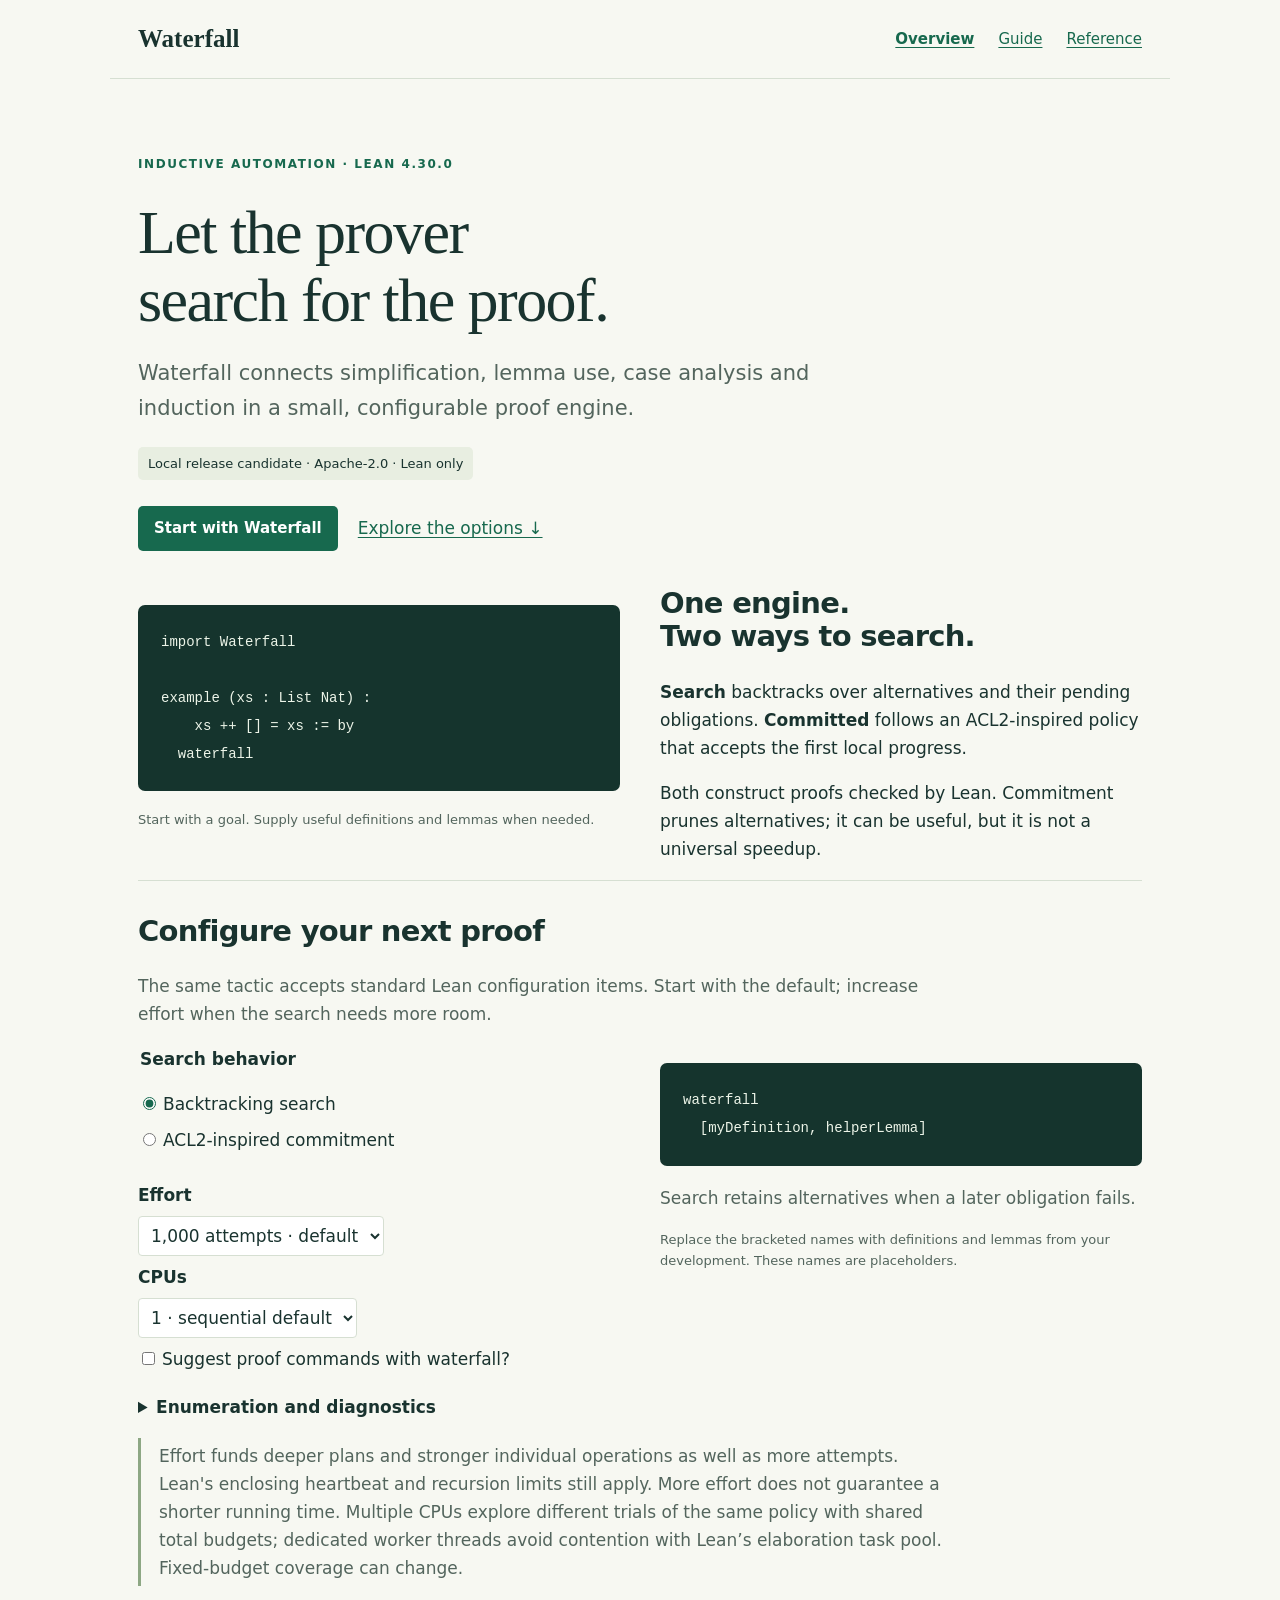
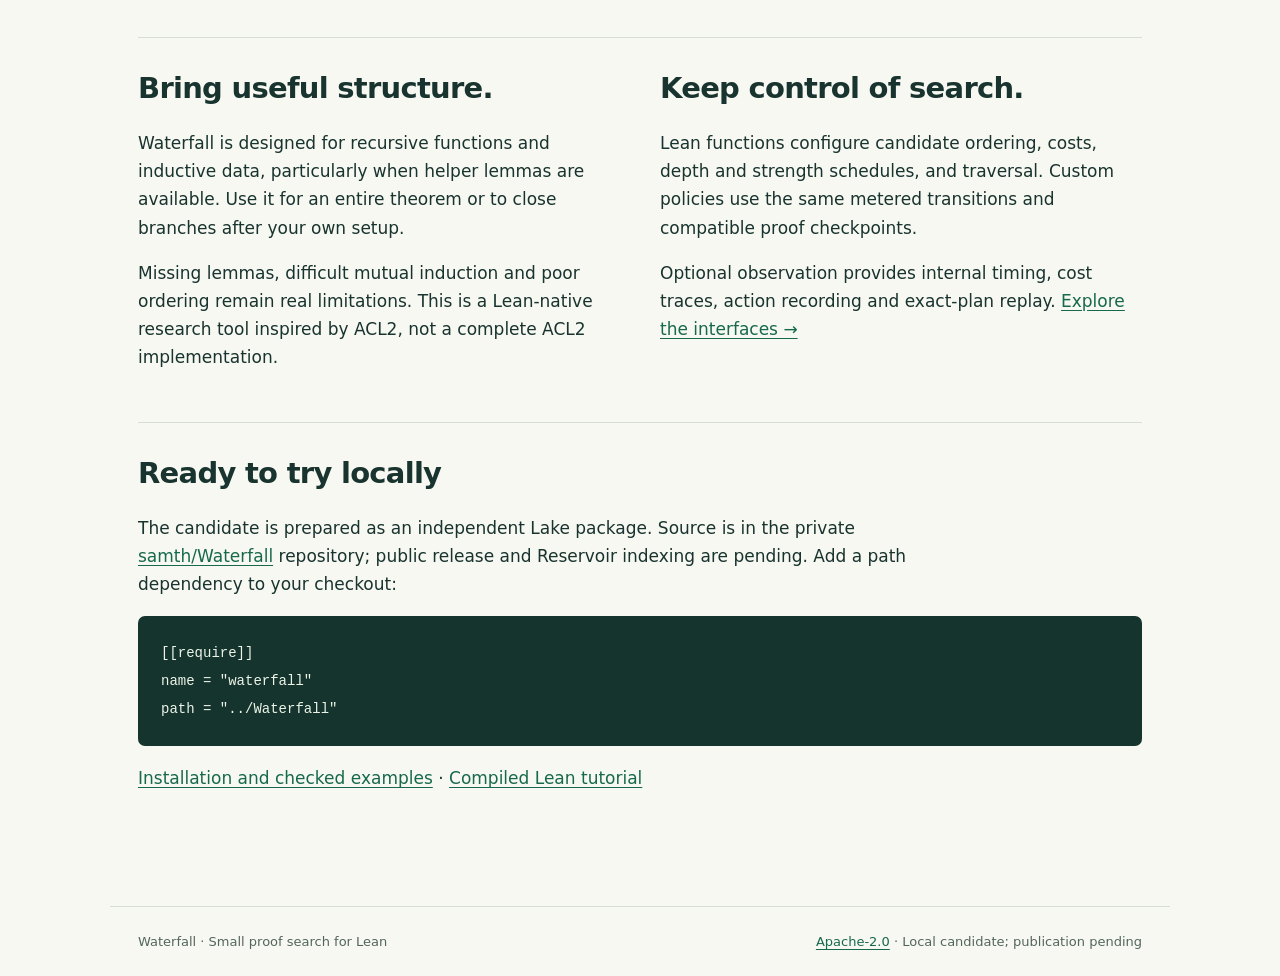
==== site/index.html @ f986089c "Add checked standalone proof hints for waterfall?" ====
<!doctype html>
<html lang="en"><head><meta charset="utf-8"><meta name="viewport" content="width=device-width,initial-scale=1"><meta name="description" content="Waterfall is a small, configurable prover for inductive Lean goals. Explore backtracking search, ACL2-inspired commitment and ordinary Lean configuration."><title>Waterfall — inductive proof search for Lean</title><link rel="stylesheet" href="style.css"><script src="options.js" defer></script></head>
<body><header><a class="wordmark" href="index.html">Waterfall</a><nav aria-label="Main"><a href="index.html" aria-current="page">Overview</a><a href="guide.html">Guide</a><a href="reference.html">Reference</a></nav></header>
<main><div class="hero"><span class="eyebrow">Inductive automation · Lean 4.30.0</span><h1>Let the prover<br>search for the proof.</h1><p class="lede">Waterfall connects simplification, lemma use, case analysis and induction in a small, configurable proof engine.</p><span class="badge">Local release candidate · Apache-2.0 · Lean only</span><div class="actions"><a class="button" href="guide.html">Start with Waterfall</a><a href="#configure">Explore the options ↓</a></div></div>
<div class="split"><div><pre><code>import Waterfall

example (xs : List Nat) :
    xs ++ [] = xs := by
  waterfall</code></pre><p class="code-caption">Start with a goal. Supply useful definitions and lemmas when needed.</p></div><div><h2>One engine.<br>Two ways to search.</h2><p><strong>Search</strong> backtracks over alternatives and their pending obligations. <strong>Committed</strong> follows an ACL2-inspired policy that accepts the first local progress.</p><p>Both construct proofs checked by Lean. Commitment prunes alternatives; it can be useful, but it is not a universal speedup.</p></div></div>
<section id="configure"><h2>Configure your next proof</h2><p class="muted">The same tactic accepts standard Lean configuration items. Start with the default; increase effort when the search needs more room.</p><div class="split"><form id="options"><fieldset><legend>Search behavior</legend><label><input type="radio" name="mode" value="search" checked>Backtracking search</label><label><input type="radio" name="mode" value="committed">ACL2-inspired commitment</label></fieldset><label for="effort"><strong>Effort</strong></label><select id="effort" name="effort"><option value="1000">1,000 attempts · default</option><option value="3000">3,000 attempts</option><option value="10000">10,000 attempts</option></select><label for="cpus"><strong>CPUs</strong></label><select id="cpus" name="cpus"><option value="1">1 · sequential default</option><option value="2">2</option><option value="4">4</option><option value="8">8</option></select><label><input type="checkbox" id="hint">Suggest proof commands with waterfall?</label><details><summary>Enumeration and diagnostics</summary><label><input type="checkbox" id="lazy" checked>Generate batches lazily</label><label><input type="checkbox" id="defer">Delay applicability checks</label><label><input type="checkbox" id="report">Print search statistics</label></details></form><div><pre><code id="snippet" aria-live="polite">waterfall [myDefinition, helperLemma]</code></pre><p id="mode-note" class="muted">Search retains alternatives when a later obligation fails.</p><p class="code-caption">Replace the bracketed names with definitions and lemmas from your development. These names are placeholders.</p></div></div><p class="note">Effort funds deeper plans and stronger individual operations as well as more attempts. Lean's enclosing heartbeat and recursion limits still apply. More effort does not guarantee a shorter running time. Multiple CPUs explore different trials of the same policy with shared total budgets; dedicated worker threads avoid contention with Lean’s elaboration task pool. Fixed-budget coverage can change.</p></section>
<section><div class="split"><div><h2>Bring useful structure.</h2><p>Waterfall is designed for recursive functions and inductive data, particularly when helper lemmas are available. Use it for an entire theorem or to close branches after your own setup.</p><p>Missing lemmas, difficult mutual induction and poor ordering remain real limitations. This is a Lean-native research tool inspired by ACL2, not a complete ACL2 implementation.</p></div><div><h2>Keep control of search.</h2><p>Lean functions configure candidate ordering, costs, depth and strength schedules, and traversal. Custom policies use the same metered transitions and compatible proof checkpoints.</p><p>Optional observation provides internal timing, cost traces, action recording and exact-plan replay. <a href="reference.html">Explore the interfaces →</a></p></div></div></section>
<section><h2>Ready to try locally</h2><p>The candidate is prepared as an independent Lake package. Source is in the private <a href="https://github.com/samth/Waterfall">samth/Waterfall</a> repository; public release and Reservoir indexing are pending. Add a path dependency to your checkout:</p><pre><code>[[require]]
name = "waterfall"
path = "../Waterfall"</code></pre><p><a href="guide.html#install">Installation and checked examples</a> · <a href="../Docs/Guide.lean">Compiled Lean tutorial</a></p></section>
</main><footer><span>Waterfall · Small proof search for Lean</span><span><a href="../LICENSE">Apache-2.0</a> · Local candidate; publication pending</span></footer></body></html>
---- site/style.css ----
:root{color-scheme:light;--ink:#19332f;--muted:#53655d;--accent:#17694e;--paper:#f7f8f2;--line:#d6dfd2;--code:#15342d}*{box-sizing:border-box}body{margin:0;background:var(--paper);color:var(--ink);font:17px/1.65 system-ui,-apple-system,BlinkMacSystemFont,"Segoe UI",sans-serif}a{color:var(--accent);text-underline-offset:3px}a:hover{color:#0a3d2c}header,main,footer{max-width:1060px;margin:auto;padding:24px 28px}header{display:flex;align-items:center;justify-content:space-between;border-bottom:1px solid var(--line);gap:20px}.wordmark{font:700 25px/1.2 Georgia,serif;color:var(--ink);text-decoration:none}nav{display:flex;gap:24px;font-size:15px;flex-wrap:wrap}nav a[aria-current=page]{font-weight:700}h1,h2,h3{line-height:1.15;letter-spacing:-.025em}h1{font:500 clamp(38px,5.3vw,62px)/1.1 Georgia,serif;margin:22px 0}h2{font-size:29px;margin-top:0}h3{font-size:19px;margin-top:28px}.hero{padding:45px 0 36px;max-width:790px}.eyebrow{font:600 12px/1.4 system-ui,sans-serif;letter-spacing:.13em;text-transform:uppercase;color:var(--accent)}.lede{font-size:21px;max-width:690px;color:var(--muted)}.badge{font-size:13px;background:#e8eee1;padding:6px 10px;border-radius:5px;display:inline-block}.actions{display:flex;gap:20px;align-items:center;flex-wrap:wrap;margin-top:26px}.button{display:inline-block;background:var(--accent);border:0;border-radius:5px;color:white;padding:10px 16px;font-weight:600;font-size:15px;text-decoration:none}.button:hover{background:#0a4b36;color:white}.split{display:grid;grid-template-columns:1fr 1fr;gap:40px;align-items:start}section{padding:34px 0;border-top:1px solid var(--line)}p{max-width:820px}code{font:14px/1.7 ui-monospace,SFMono-Regular,Consolas,monospace;background:#e6ece1;border-radius:3px;padding:2px 4px}pre{margin:18px 0;background:var(--code);color:#ecf4e8;border-radius:7px;padding:23px;overflow:auto;tab-size:2}pre code{background:none;color:inherit;padding:0;font-size:14px}.code-caption{font-size:13px;color:var(--muted)}.muted{color:var(--muted)}fieldset{border:0;padding:0;margin:0 0 20px}legend{font-weight:650;margin-bottom:10px}label{display:block;margin:7px 0}input,select,button{font:inherit}input[type=radio],input[type=checkbox]{accent-color:var(--accent);margin-right:7px}select{padding:8px;border:1px solid var(--line);border-radius:4px;background:white;color:var(--ink)}details{margin-top:20px}summary{cursor:pointer;font-weight:600}table{border-collapse:collapse;width:100%;font-size:15px}th,td{text-align:left;vertical-align:top;padding:12px 10px;border-bottom:1px solid var(--line)}th{color:var(--muted)}.table-scroll{overflow:auto}.note{border-left:3px solid #8da784;padding:4px 0 4px 18px;color:var(--muted)}footer{border-top:1px solid var(--line);margin-top:38px;font-size:13px;color:var(--muted);display:flex;justify-content:space-between;gap:20px;flex-wrap:wrap}.prose{max-width:820px}.prose h1{font-size:46px}.prose section{margin-top:30px}.prose li{margin:9px 0}:focus-visible{outline:3px solid #b17f36;outline-offset:4px}@media(max-width:700px){header,main,footer{padding:20px}.split{grid-template-columns:1fr;gap:18px}.hero{padding-top:28px}.lede{font-size:19px}nav{gap:13px;font-size:14px}header{align-items:start;flex-direction:column}pre{padding:17px}section{padding:28px 0}}
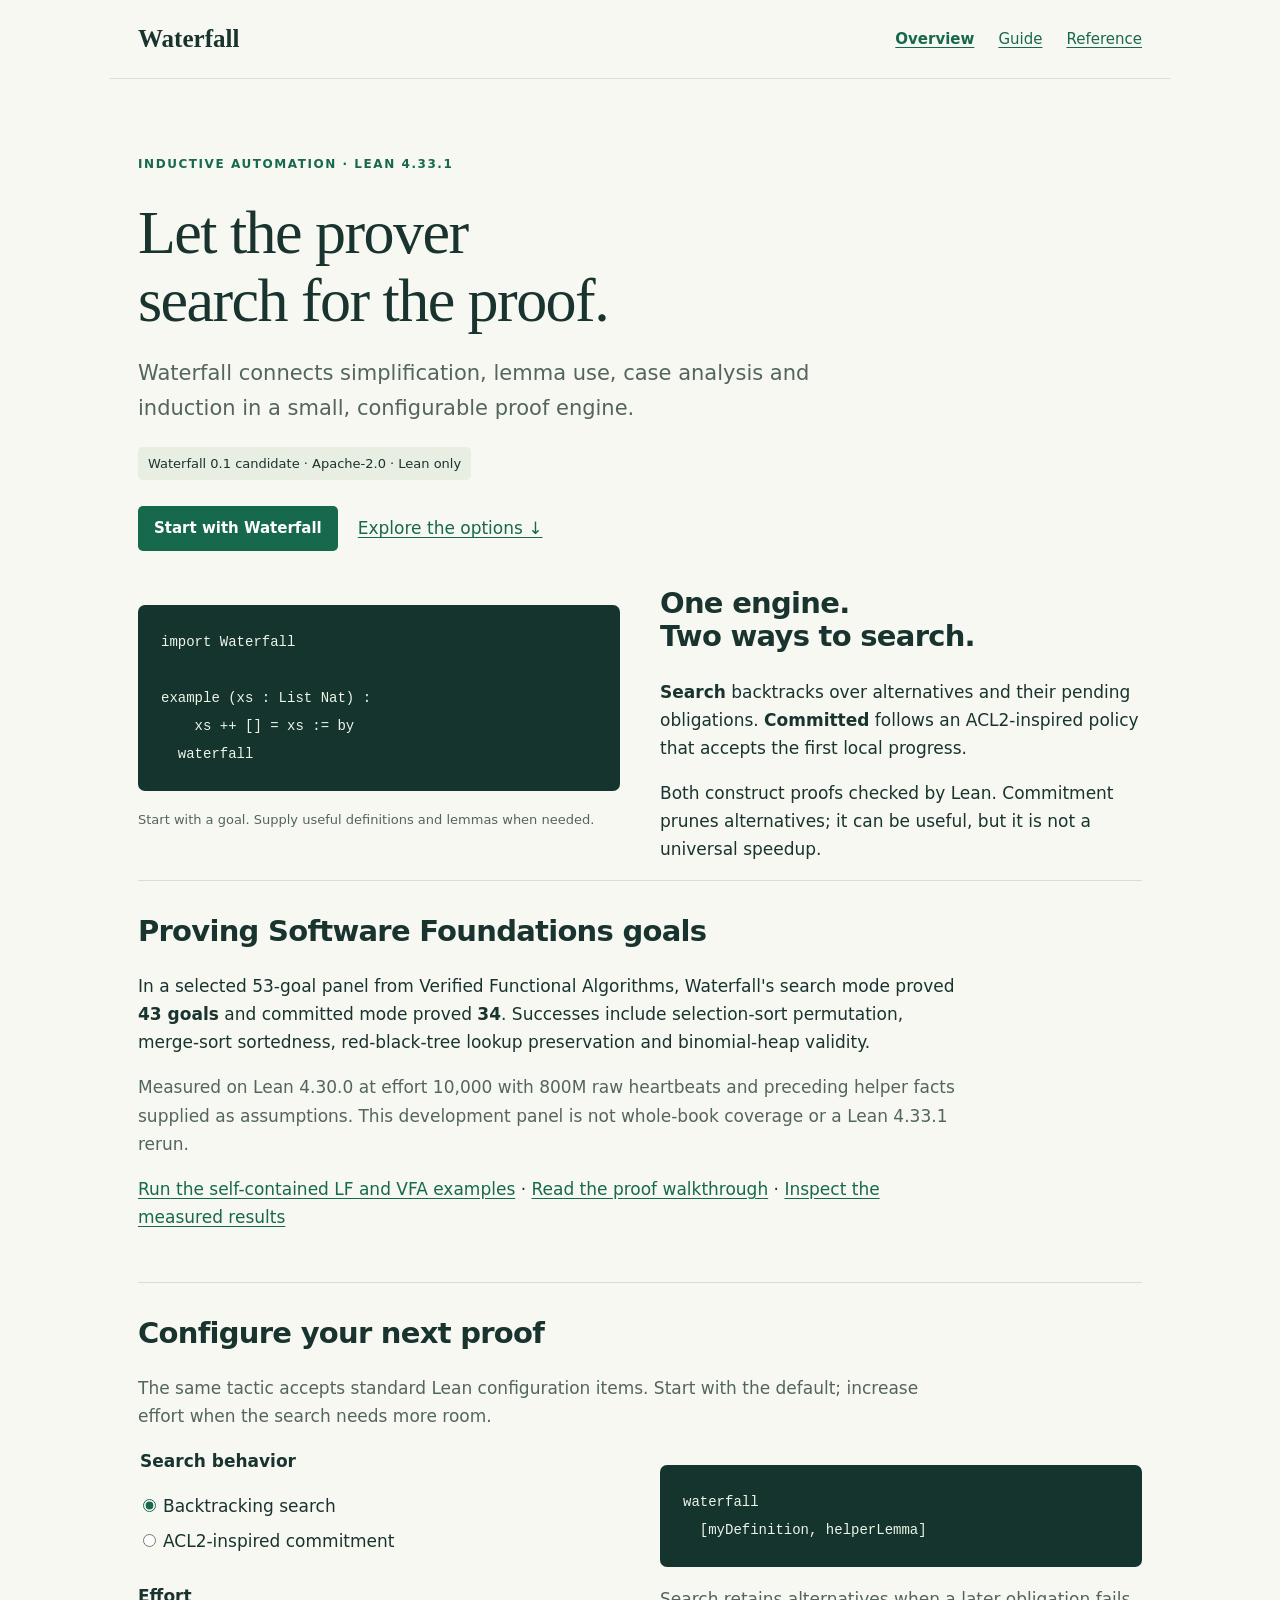
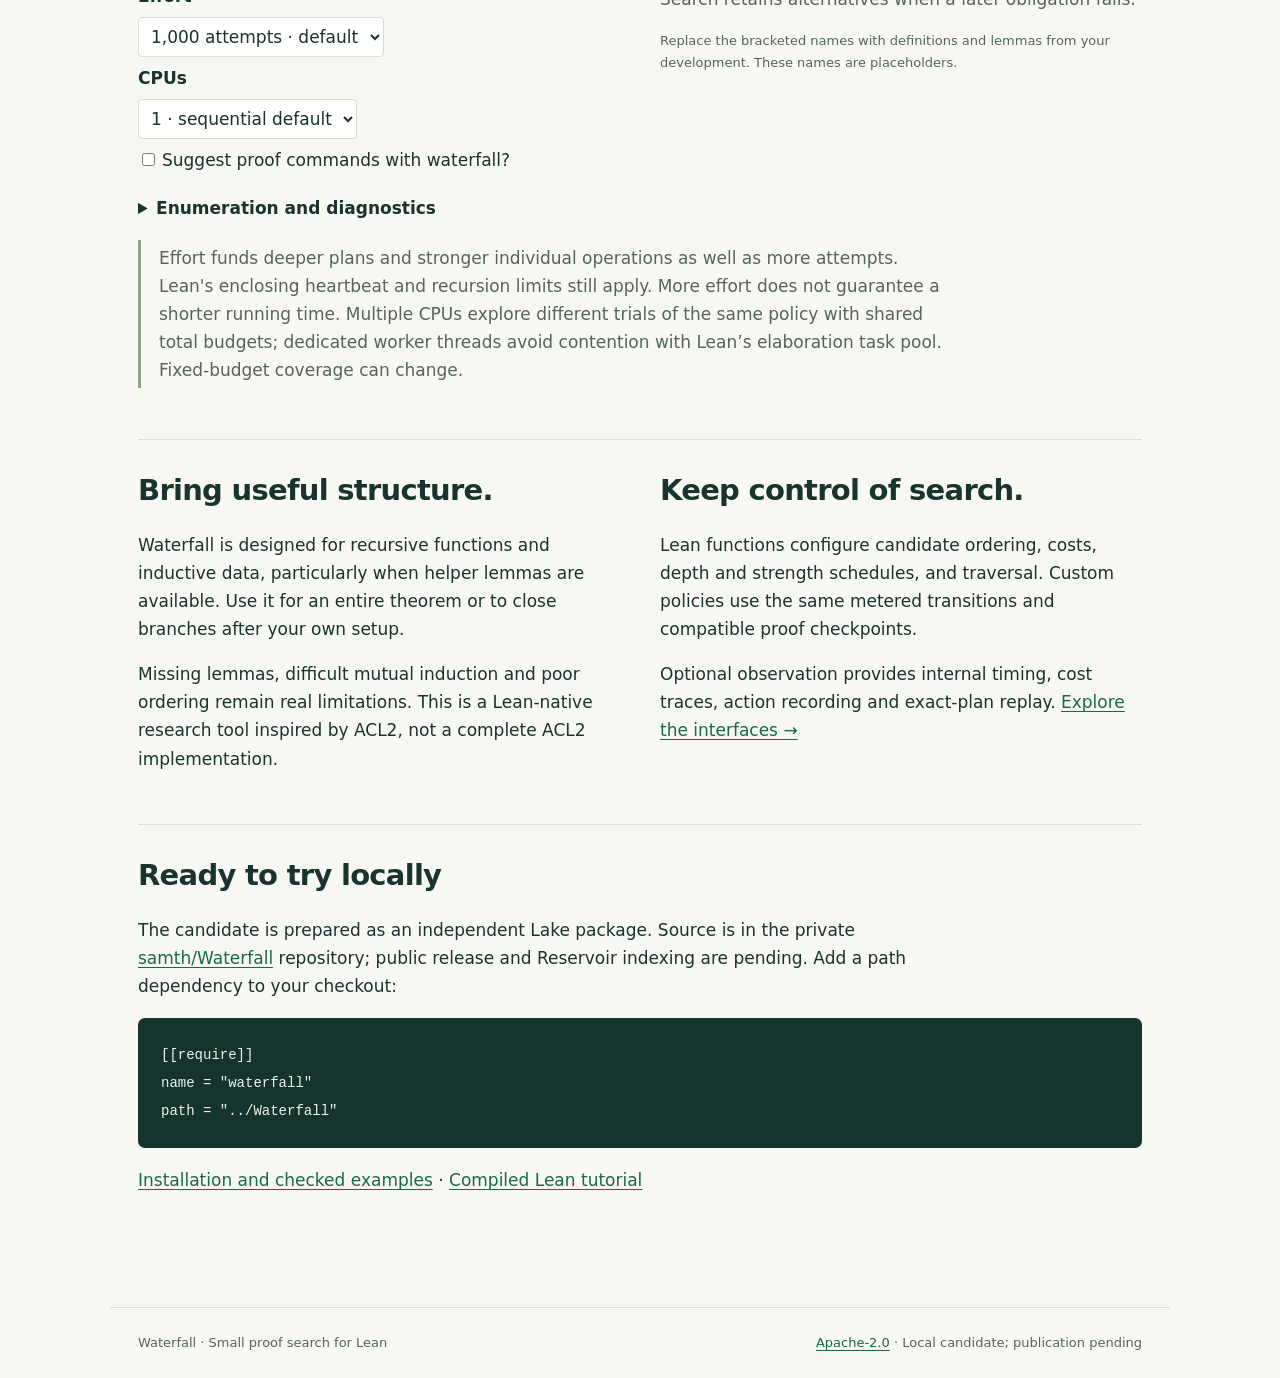
==== commit c705dc6e: "Prepare Waterfall 0.1 on Lean 4.33.1 with Software Foundations examples" ====
--- a/site/index.html
+++ b/site/index.html
@@ -1,12 +1,13 @@
 <!doctype html>
 <html lang="en"><head><meta charset="utf-8"><meta name="viewport" content="width=device-width,initial-scale=1"><meta name="description" content="Waterfall is a small, configurable prover for inductive Lean goals. Explore backtracking search, ACL2-inspired commitment and ordinary Lean configuration."><title>Waterfall — inductive proof search for Lean</title><link rel="stylesheet" href="style.css"><script src="options.js" defer></script></head>
 <body><header><a class="wordmark" href="index.html">Waterfall</a><nav aria-label="Main"><a href="index.html" aria-current="page">Overview</a><a href="guide.html">Guide</a><a href="reference.html">Reference</a></nav></header>
-<main><div class="hero"><span class="eyebrow">Inductive automation · Lean 4.30.0</span><h1>Let the prover<br>search for the proof.</h1><p class="lede">Waterfall connects simplification, lemma use, case analysis and induction in a small, configurable proof engine.</p><span class="badge">Local release candidate · Apache-2.0 · Lean only</span><div class="actions"><a class="button" href="guide.html">Start with Waterfall</a><a href="#configure">Explore the options ↓</a></div></div>
+<main><div class="hero"><span class="eyebrow">Inductive automation · Lean 4.33.1</span><h1>Let the prover<br>search for the proof.</h1><p class="lede">Waterfall connects simplification, lemma use, case analysis and induction in a small, configurable proof engine.</p><span class="badge">Waterfall 0.1 candidate · Apache-2.0 · Lean only</span><div class="actions"><a class="button" href="guide.html">Start with Waterfall</a><a href="#configure">Explore the options ↓</a></div></div>
 <div class="split"><div><pre><code>import Waterfall
 
 example (xs : List Nat) :
     xs ++ [] = xs := by
   waterfall</code></pre><p class="code-caption">Start with a goal. Supply useful definitions and lemmas when needed.</p></div><div><h2>One engine.<br>Two ways to search.</h2><p><strong>Search</strong> backtracks over alternatives and their pending obligations. <strong>Committed</strong> follows an ACL2-inspired policy that accepts the first local progress.</p><p>Both construct proofs checked by Lean. Commitment prunes alternatives; it can be useful, but it is not a universal speedup.</p></div></div>
+<section><h2>Proving Software Foundations goals</h2><p>In a selected 53-goal panel from Verified Functional Algorithms, Waterfall's search mode proved <strong>43 goals</strong> and committed mode proved <strong>34</strong>. Successes include selection-sort permutation, merge-sort sortedness, red-black-tree lookup preservation and binomial-heap validity.</p><p class="muted">Measured on Lean 4.30.0 at effort 10,000 with 800M raw heartbeats and preceding helper facts supplied as assumptions. This development panel is not whole-book coverage or a Lean 4.33.1 rerun.</p><p><a href="../Docs/Examples.lean">Run the self-contained LF and VFA examples</a> · <a href="../docs/EXAMPLES.md">Read the proof walkthrough</a> · <a href="../docs/reviews/2026-09-11/SUGGESTIONS.md">Inspect the measured results</a></p></section>
 <section id="configure"><h2>Configure your next proof</h2><p class="muted">The same tactic accepts standard Lean configuration items. Start with the default; increase effort when the search needs more room.</p><div class="split"><form id="options"><fieldset><legend>Search behavior</legend><label><input type="radio" name="mode" value="search" checked>Backtracking search</label><label><input type="radio" name="mode" value="committed">ACL2-inspired commitment</label></fieldset><label for="effort"><strong>Effort</strong></label><select id="effort" name="effort"><option value="1000">1,000 attempts · default</option><option value="3000">3,000 attempts</option><option value="10000">10,000 attempts</option></select><label for="cpus"><strong>CPUs</strong></label><select id="cpus" name="cpus"><option value="1">1 · sequential default</option><option value="2">2</option><option value="4">4</option><option value="8">8</option></select><label><input type="checkbox" id="hint">Suggest proof commands with waterfall?</label><details><summary>Enumeration and diagnostics</summary><label><input type="checkbox" id="lazy" checked>Generate batches lazily</label><label><input type="checkbox" id="defer">Delay applicability checks</label><label><input type="checkbox" id="report">Print search statistics</label></details></form><div><pre><code id="snippet" aria-live="polite">waterfall [myDefinition, helperLemma]</code></pre><p id="mode-note" class="muted">Search retains alternatives when a later obligation fails.</p><p class="code-caption">Replace the bracketed names with definitions and lemmas from your development. These names are placeholders.</p></div></div><p class="note">Effort funds deeper plans and stronger individual operations as well as more attempts. Lean's enclosing heartbeat and recursion limits still apply. More effort does not guarantee a shorter running time. Multiple CPUs explore different trials of the same policy with shared total budgets; dedicated worker threads avoid contention with Lean’s elaboration task pool. Fixed-budget coverage can change.</p></section>
 <section><div class="split"><div><h2>Bring useful structure.</h2><p>Waterfall is designed for recursive functions and inductive data, particularly when helper lemmas are available. Use it for an entire theorem or to close branches after your own setup.</p><p>Missing lemmas, difficult mutual induction and poor ordering remain real limitations. This is a Lean-native research tool inspired by ACL2, not a complete ACL2 implementation.</p></div><div><h2>Keep control of search.</h2><p>Lean functions configure candidate ordering, costs, depth and strength schedules, and traversal. Custom policies use the same metered transitions and compatible proof checkpoints.</p><p>Optional observation provides internal timing, cost traces, action recording and exact-plan replay. <a href="reference.html">Explore the interfaces →</a></p></div></div></section>
 <section><h2>Ready to try locally</h2><p>The candidate is prepared as an independent Lake package. Source is in the private <a href="https://github.com/samth/Waterfall">samth/Waterfall</a> repository; public release and Reservoir indexing are pending. Add a path dependency to your checkout:</p><pre><code>[[require]]
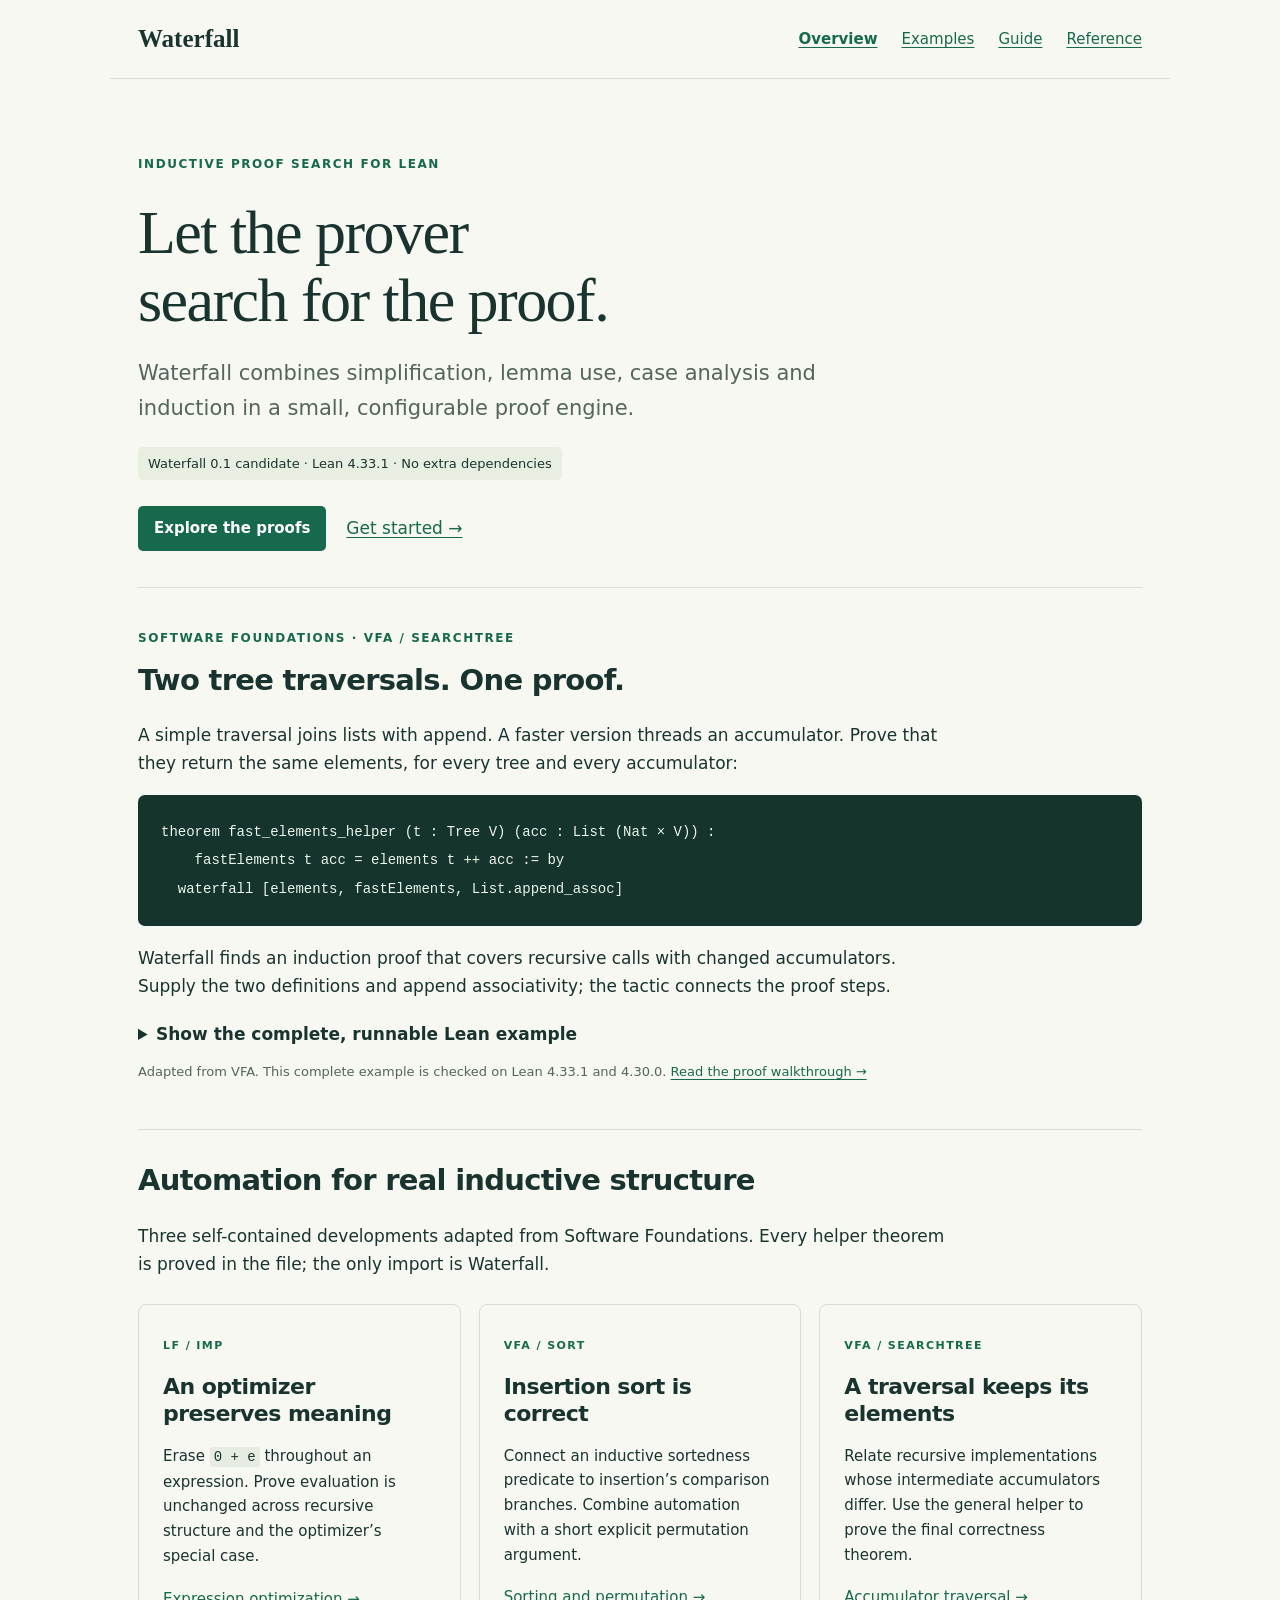
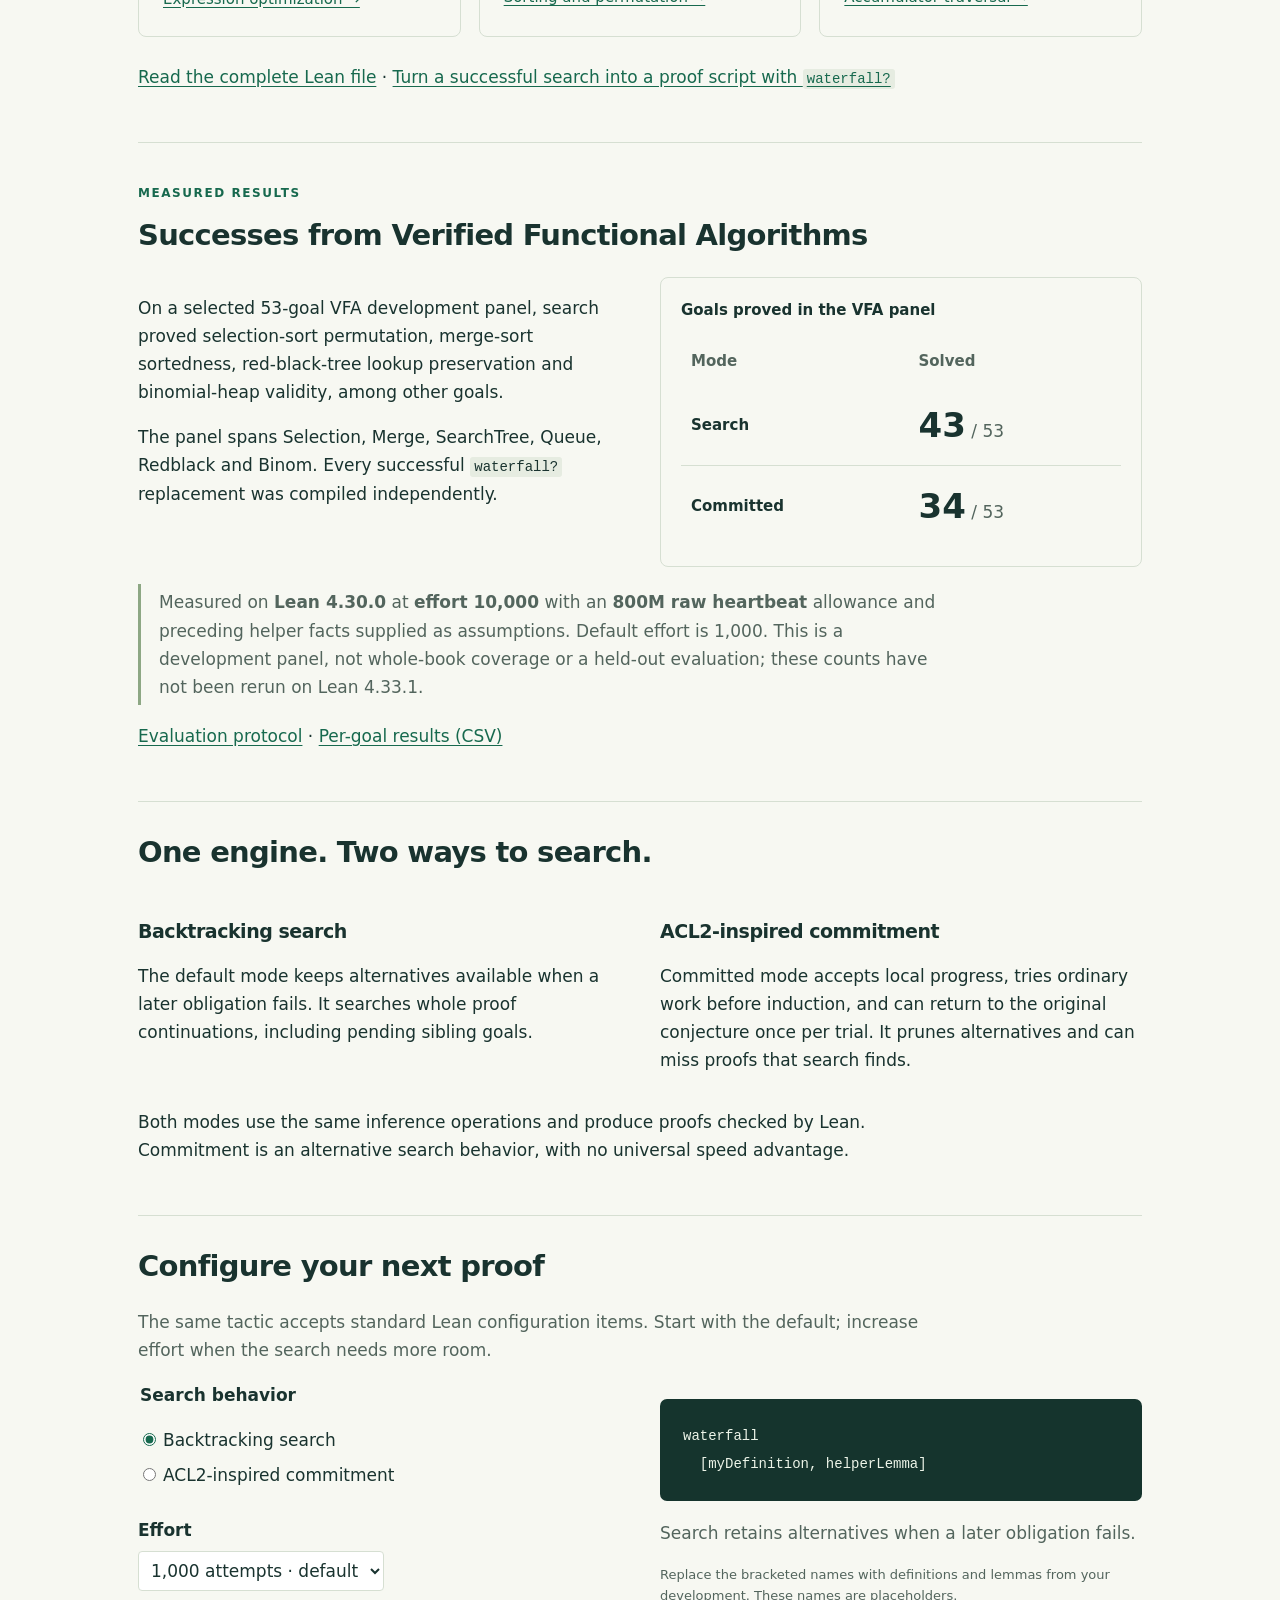
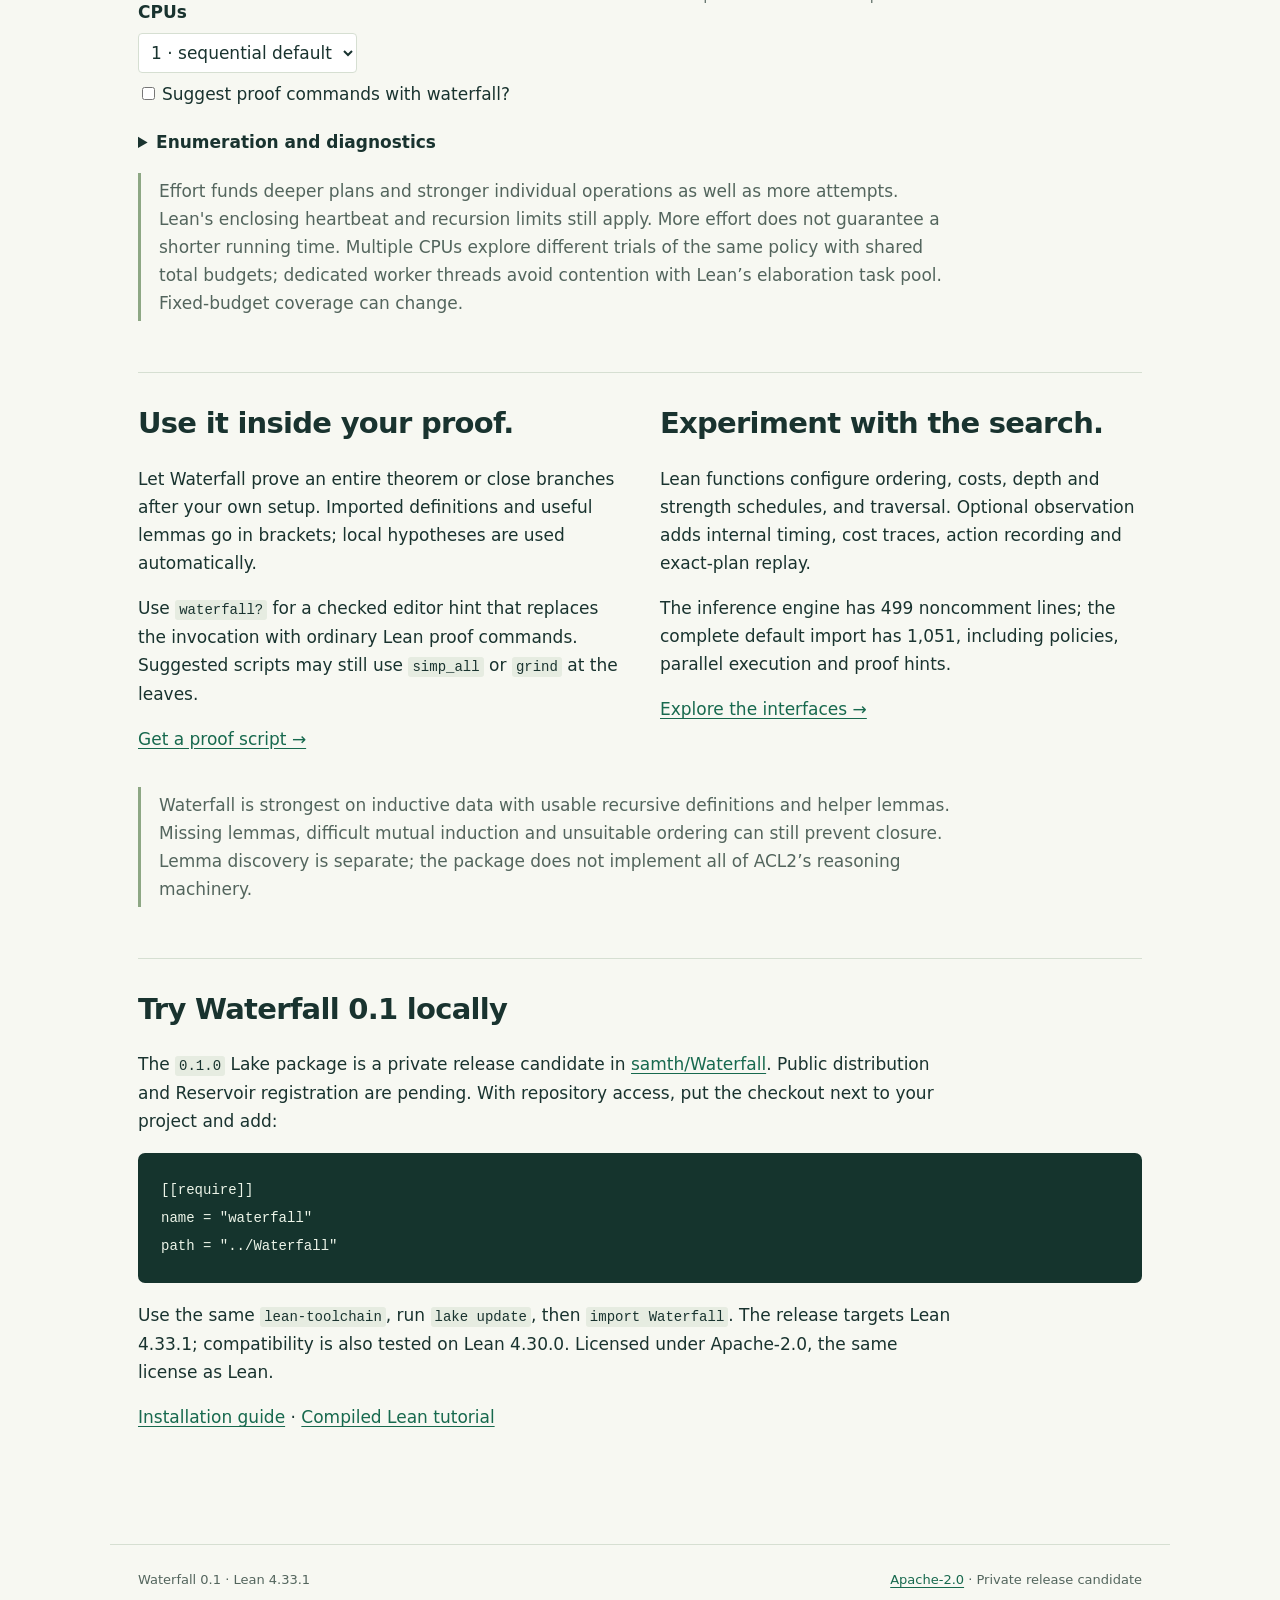
==== commit 507aa6bc: "Align website with Software Foundations examples and release README" ====
--- a/site/index.html
+++ b/site/index.html
@@ -1,16 +1,100 @@
 <!doctype html>
-<html lang="en"><head><meta charset="utf-8"><meta name="viewport" content="width=device-width,initial-scale=1"><meta name="description" content="Waterfall is a small, configurable prover for inductive Lean goals. Explore backtracking search, ACL2-inspired commitment and ordinary Lean configuration."><title>Waterfall — inductive proof search for Lean</title><link rel="stylesheet" href="style.css"><script src="options.js" defer></script></head>
-<body><header><a class="wordmark" href="index.html">Waterfall</a><nav aria-label="Main"><a href="index.html" aria-current="page">Overview</a><a href="guide.html">Guide</a><a href="reference.html">Reference</a></nav></header>
-<main><div class="hero"><span class="eyebrow">Inductive automation · Lean 4.33.1</span><h1>Let the prover<br>search for the proof.</h1><p class="lede">Waterfall connects simplification, lemma use, case analysis and induction in a small, configurable proof engine.</p><span class="badge">Waterfall 0.1 candidate · Apache-2.0 · Lean only</span><div class="actions"><a class="button" href="guide.html">Start with Waterfall</a><a href="#configure">Explore the options ↓</a></div></div>
-<div class="split"><div><pre><code>import Waterfall
+<html lang="en">
+<head>
+  <meta charset="utf-8">
+  <meta name="viewport" content="width=device-width,initial-scale=1">
+  <meta name="description" content="Small, configurable proof search for Lean. Explore Software Foundations examples, measured VFA results, and search and committed modes.">
+  <title>Waterfall — inductive proof search for Lean</title>
+  <link rel="stylesheet" href="style.css">
+  <script src="options.js" defer></script>
+</head>
+<body>
+<header><a class="wordmark" href="index.html">Waterfall</a><nav aria-label="Main"><a href="index.html" aria-current="page">Overview</a><a href="examples.html">Examples</a><a href="guide.html">Guide</a><a href="reference.html">Reference</a></nav></header>
+<main>
+<div class="hero">
+  <span class="eyebrow">Inductive proof search for Lean</span>
+  <h1>Let the prover<br>search for the proof.</h1>
+  <p class="lede">Waterfall combines simplification, lemma use, case analysis and induction in a small, configurable proof engine.</p>
+  <span class="badge">Waterfall 0.1 candidate · Lean 4.33.1 · No extra dependencies</span>
+  <div class="actions"><a class="button" href="examples.html">Explore the proofs</a><a href="guide.html#install">Get started →</a></div>
+</div>
+<section class="featured" id="tree-proof">
+  <span class="eyebrow">Software Foundations · VFA / SearchTree</span>
+  <h2>Two tree traversals. One proof.</h2>
+  <p>A simple traversal joins lists with append. A faster version threads an accumulator. Prove that they return the same elements, for every tree and every accumulator:</p>
+<pre><code>theorem fast_elements_helper (t : Tree V) (acc : List (Nat × V)) :
+    fastElements t acc = elements t ++ acc := by
+  waterfall [elements, fastElements, List.append_assoc]</code></pre>
+  <p>Waterfall finds an induction proof that covers recursive calls with changed accumulators. Supply the two definitions and append associativity; the tactic connects the proof steps.</p>
+  <details><summary>Show the complete, runnable Lean example</summary>
+<pre><code>import Waterfall
 
-example (xs : List Nat) :
-    xs ++ [] = xs := by
-  waterfall</code></pre><p class="code-caption">Start with a goal. Supply useful definitions and lemmas when needed.</p></div><div><h2>One engine.<br>Two ways to search.</h2><p><strong>Search</strong> backtracks over alternatives and their pending obligations. <strong>Committed</strong> follows an ACL2-inspired policy that accepts the first local progress.</p><p>Both construct proofs checked by Lean. Commitment prunes alternatives; it can be useful, but it is not a universal speedup.</p></div></div>
-<section><h2>Proving Software Foundations goals</h2><p>In a selected 53-goal panel from Verified Functional Algorithms, Waterfall's search mode proved <strong>43 goals</strong> and committed mode proved <strong>34</strong>. Successes include selection-sort permutation, merge-sort sortedness, red-black-tree lookup preservation and binomial-heap validity.</p><p class="muted">Measured on Lean 4.30.0 at effort 10,000 with 800M raw heartbeats and preceding helper facts supplied as assumptions. This development panel is not whole-book coverage or a Lean 4.33.1 rerun.</p><p><a href="../Docs/Examples.lean">Run the self-contained LF and VFA examples</a> · <a href="../docs/EXAMPLES.md">Read the proof walkthrough</a> · <a href="../docs/reviews/2026-09-11/SUGGESTIONS.md">Inspect the measured results</a></p></section>
+inductive Tree (V : Type) where
+  | empty
+  | node (left : Tree V) (key : Nat) (value : V) (right : Tree V)
+
+def elements : Tree V → List (Nat × V)
+  | .empty =&gt; []
+  | .node left key value right =&gt; elements left ++ (key, value) :: elements right
+
+def fastElements : Tree V → List (Nat × V) → List (Nat × V)
+  | .empty, acc =&gt; acc
+  | .node left key value right, acc =&gt;
+      fastElements left ((key, value) :: fastElements right acc)
+
+theorem fast_elements_helper (t : Tree V) (acc : List (Nat × V)) :
+    fastElements t acc = elements t ++ acc := by
+  waterfall [elements, fastElements, List.append_assoc]</code></pre>
+  </details>
+  <p class="code-caption">Adapted from VFA. This complete example is checked on Lean 4.33.1 and 4.30.0. <a href="examples.html#traversal">Read the proof walkthrough →</a></p>
+</section>
+<section id="examples">
+  <h2>Automation for real inductive structure</h2>
+  <p>Three self-contained developments adapted from Software Foundations. Every helper theorem is proved in the file; the only import is Waterfall.</p>
+  <div class="cards">
+    <article class="card"><span class="eyebrow">LF / Imp</span><h3>An optimizer preserves meaning</h3><p>Erase <code>0 + e</code> throughout an expression. Prove evaluation is unchanged across recursive structure and the optimizer’s special case.</p><a href="examples.html#optimizer">Expression optimization →</a></article>
+    <article class="card"><span class="eyebrow">VFA / Sort</span><h3>Insertion sort is correct</h3><p>Connect an inductive sortedness predicate to insertion’s comparison branches. Combine automation with a short explicit permutation argument.</p><a href="examples.html#sorting">Sorting and permutation →</a></article>
+    <article class="card"><span class="eyebrow">VFA / SearchTree</span><h3>A traversal keeps its elements</h3><p>Relate recursive implementations whose intermediate accumulators differ. Use the general helper to prove the final correctness theorem.</p><a href="examples.html#traversal">Accumulator traversal →</a></article>
+  </div>
+  <p><a href="../Docs/Examples.lean">Read the complete Lean file</a> · <a href="guide.html#proof-hints">Turn a successful search into a proof script with <code>waterfall?</code></a></p>
+</section>
+<section id="results">
+  <span class="eyebrow">Measured results</span>
+  <h2>Successes from Verified Functional Algorithms</h2>
+  <div class="split">
+    <div><p>On a selected 53-goal VFA development panel, search proved selection-sort permutation, merge-sort sortedness, red-black-tree lookup preservation and binomial-heap validity, among other goals.</p><p>The panel spans Selection, Merge, SearchTree, Queue, Redblack and Binom. Every successful <code>waterfall?</code> replacement was compiled independently.</p></div>
+    <div class="results"><table><caption>Goals proved in the VFA panel</caption><thead><tr><th scope="col">Mode</th><th scope="col">Solved</th></tr></thead><tbody><tr><th scope="row">Search</th><td><strong>43<span> / 53</span></strong></td></tr><tr><th scope="row">Committed</th><td><strong>34<span> / 53</span></strong></td></tr></tbody></table></div>
+  </div>
+  <p class="note">Measured on <strong>Lean 4.30.0</strong> at <strong>effort 10,000</strong> with an <strong>800M raw heartbeat</strong> allowance and preceding helper facts supplied as assumptions. Default effort is 1,000. This is a development panel, not whole-book coverage or a held-out evaluation; these counts have not been rerun on Lean 4.33.1.</p>
+  <p><a href="../docs/reviews/2026-09-11/SUGGESTIONS.md">Evaluation protocol</a> · <a href="../docs/reviews/2026-09-11/suggestions-results.csv">Per-goal results (CSV)</a></p>
+</section>
+<section>
+  <h2>One engine. Two ways to search.</h2>
+  <div class="split">
+    <div><h3>Backtracking search</h3><p>The default mode keeps alternatives available when a later obligation fails. It searches whole proof continuations, including pending sibling goals.</p></div>
+    <div><h3>ACL2-inspired commitment</h3><p>Committed mode accepts local progress, tries ordinary work before induction, and can return to the original conjecture once per trial. It prunes alternatives and can miss proofs that search finds.</p></div>
+  </div>
+  <p>Both modes use the same inference operations and produce proofs checked by Lean. Commitment is an alternative search behavior, with no universal speed advantage.</p>
+</section>
 <section id="configure"><h2>Configure your next proof</h2><p class="muted">The same tactic accepts standard Lean configuration items. Start with the default; increase effort when the search needs more room.</p><div class="split"><form id="options"><fieldset><legend>Search behavior</legend><label><input type="radio" name="mode" value="search" checked>Backtracking search</label><label><input type="radio" name="mode" value="committed">ACL2-inspired commitment</label></fieldset><label for="effort"><strong>Effort</strong></label><select id="effort" name="effort"><option value="1000">1,000 attempts · default</option><option value="3000">3,000 attempts</option><option value="10000">10,000 attempts</option></select><label for="cpus"><strong>CPUs</strong></label><select id="cpus" name="cpus"><option value="1">1 · sequential default</option><option value="2">2</option><option value="4">4</option><option value="8">8</option></select><label><input type="checkbox" id="hint">Suggest proof commands with waterfall?</label><details><summary>Enumeration and diagnostics</summary><label><input type="checkbox" id="lazy" checked>Generate batches lazily</label><label><input type="checkbox" id="defer">Delay applicability checks</label><label><input type="checkbox" id="report">Print search statistics</label></details></form><div><pre><code id="snippet" aria-live="polite">waterfall [myDefinition, helperLemma]</code></pre><p id="mode-note" class="muted">Search retains alternatives when a later obligation fails.</p><p class="code-caption">Replace the bracketed names with definitions and lemmas from your development. These names are placeholders.</p></div></div><p class="note">Effort funds deeper plans and stronger individual operations as well as more attempts. Lean's enclosing heartbeat and recursion limits still apply. More effort does not guarantee a shorter running time. Multiple CPUs explore different trials of the same policy with shared total budgets; dedicated worker threads avoid contention with Lean’s elaboration task pool. Fixed-budget coverage can change.</p></section>
-<section><div class="split"><div><h2>Bring useful structure.</h2><p>Waterfall is designed for recursive functions and inductive data, particularly when helper lemmas are available. Use it for an entire theorem or to close branches after your own setup.</p><p>Missing lemmas, difficult mutual induction and poor ordering remain real limitations. This is a Lean-native research tool inspired by ACL2, not a complete ACL2 implementation.</p></div><div><h2>Keep control of search.</h2><p>Lean functions configure candidate ordering, costs, depth and strength schedules, and traversal. Custom policies use the same metered transitions and compatible proof checkpoints.</p><p>Optional observation provides internal timing, cost traces, action recording and exact-plan replay. <a href="reference.html">Explore the interfaces →</a></p></div></div></section>
-<section><h2>Ready to try locally</h2><p>The candidate is prepared as an independent Lake package. Source is in the private <a href="https://github.com/samth/Waterfall">samth/Waterfall</a> repository; public release and Reservoir indexing are pending. Add a path dependency to your checkout:</p><pre><code>[[require]]
+
+<section>
+  <div class="split">
+    <div><h2>Use it inside your proof.</h2><p>Let Waterfall prove an entire theorem or close branches after your own setup. Imported definitions and useful lemmas go in brackets; local hypotheses are used automatically.</p><p>Use <code>waterfall?</code> for a checked editor hint that replaces the invocation with ordinary Lean proof commands. Suggested scripts may still use <code>simp_all</code> or <code>grind</code> at the leaves.</p><p><a href="guide.html#proof-hints">Get a proof script →</a></p></div>
+    <div><h2>Experiment with the search.</h2><p>Lean functions configure ordering, costs, depth and strength schedules, and traversal. Optional observation adds internal timing, cost traces, action recording and exact-plan replay.</p><p>The inference engine has 499 noncomment lines; the complete default import has 1,051, including policies, parallel execution and proof hints.</p><p><a href="reference.html">Explore the interfaces →</a></p></div>
+  </div>
+  <p class="note">Waterfall is strongest on inductive data with usable recursive definitions and helper lemmas. Missing lemmas, difficult mutual induction and unsuitable ordering can still prevent closure. Lemma discovery is separate; the package does not implement all of ACL2’s reasoning machinery.</p>
+</section>
+<section id="install">
+  <h2>Try Waterfall 0.1 locally</h2>
+  <p>The <code>0.1.0</code> Lake package is a private release candidate in <a href="https://github.com/samth/Waterfall">samth/Waterfall</a>. Public distribution and Reservoir registration are pending. With repository access, put the checkout next to your project and add:</p>
+  <pre><code>[[require]]
 name = "waterfall"
-path = "../Waterfall"</code></pre><p><a href="guide.html#install">Installation and checked examples</a> · <a href="../Docs/Guide.lean">Compiled Lean tutorial</a></p></section>
-</main><footer><span>Waterfall · Small proof search for Lean</span><span><a href="../LICENSE">Apache-2.0</a> · Local candidate; publication pending</span></footer></body></html>
+path = "../Waterfall"</code></pre>
+  <p>Use the same <code>lean-toolchain</code>, run <code>lake update</code>, then <code>import Waterfall</code>. The release targets Lean 4.33.1; compatibility is also tested on Lean 4.30.0. Licensed under Apache-2.0, the same license as Lean.</p>
+  <p><a href="guide.html#install">Installation guide</a> · <a href="../Docs/Guide.lean">Compiled Lean tutorial</a></p>
+</section>
+</main>
+<footer><span>Waterfall 0.1 · Lean 4.33.1</span><span><a href="../LICENSE">Apache-2.0</a> · Private release candidate</span></footer>
+</body>
+</html>
--- a/site/style.css
+++ b/site/style.css
@@ -1 +1,19 @@
 :root{color-scheme:light;--ink:#19332f;--muted:#53655d;--accent:#17694e;--paper:#f7f8f2;--line:#d6dfd2;--code:#15342d}*{box-sizing:border-box}body{margin:0;background:var(--paper);color:var(--ink);font:17px/1.65 system-ui,-apple-system,BlinkMacSystemFont,"Segoe UI",sans-serif}a{color:var(--accent);text-underline-offset:3px}a:hover{color:#0a3d2c}header,main,footer{max-width:1060px;margin:auto;padding:24px 28px}header{display:flex;align-items:center;justify-content:space-between;border-bottom:1px solid var(--line);gap:20px}.wordmark{font:700 25px/1.2 Georgia,serif;color:var(--ink);text-decoration:none}nav{display:flex;gap:24px;font-size:15px;flex-wrap:wrap}nav a[aria-current=page]{font-weight:700}h1,h2,h3{line-height:1.15;letter-spacing:-.025em}h1{font:500 clamp(38px,5.3vw,62px)/1.1 Georgia,serif;margin:22px 0}h2{font-size:29px;margin-top:0}h3{font-size:19px;margin-top:28px}.hero{padding:45px 0 36px;max-width:790px}.eyebrow{font:600 12px/1.4 system-ui,sans-serif;letter-spacing:.13em;text-transform:uppercase;color:var(--accent)}.lede{font-size:21px;max-width:690px;color:var(--muted)}.badge{font-size:13px;background:#e8eee1;padding:6px 10px;border-radius:5px;display:inline-block}.actions{display:flex;gap:20px;align-items:center;flex-wrap:wrap;margin-top:26px}.button{display:inline-block;background:var(--accent);border:0;border-radius:5px;color:white;padding:10px 16px;font-weight:600;font-size:15px;text-decoration:none}.button:hover{background:#0a4b36;color:white}.split{display:grid;grid-template-columns:1fr 1fr;gap:40px;align-items:start}section{padding:34px 0;border-top:1px solid var(--line)}p{max-width:820px}code{font:14px/1.7 ui-monospace,SFMono-Regular,Consolas,monospace;background:#e6ece1;border-radius:3px;padding:2px 4px}pre{margin:18px 0;background:var(--code);color:#ecf4e8;border-radius:7px;padding:23px;overflow:auto;tab-size:2}pre code{background:none;color:inherit;padding:0;font-size:14px}.code-caption{font-size:13px;color:var(--muted)}.muted{color:var(--muted)}fieldset{border:0;padding:0;margin:0 0 20px}legend{font-weight:650;margin-bottom:10px}label{display:block;margin:7px 0}input,select,button{font:inherit}input[type=radio],input[type=checkbox]{accent-color:var(--accent);margin-right:7px}select{padding:8px;border:1px solid var(--line);border-radius:4px;background:white;color:var(--ink)}details{margin-top:20px}summary{cursor:pointer;font-weight:600}table{border-collapse:collapse;width:100%;font-size:15px}th,td{text-align:left;vertical-align:top;padding:12px 10px;border-bottom:1px solid var(--line)}th{color:var(--muted)}.table-scroll{overflow:auto}.note{border-left:3px solid #8da784;padding:4px 0 4px 18px;color:var(--muted)}footer{border-top:1px solid var(--line);margin-top:38px;font-size:13px;color:var(--muted);display:flex;justify-content:space-between;gap:20px;flex-wrap:wrap}.prose{max-width:820px}.prose h1{font-size:46px}.prose section{margin-top:30px}.prose li{margin:9px 0}:focus-visible{outline:3px solid #b17f36;outline-offset:4px}@media(max-width:700px){header,main,footer{padding:20px}.split{grid-template-columns:1fr;gap:18px}.hero{padding-top:28px}.lede{font-size:19px}nav{gap:13px;font-size:14px}header{align-items:start;flex-direction:column}pre{padding:17px}section{padding:28px 0}}
+
+/* Proof examples and measured results share the site's existing type and palette. */
+.split > *, .cards > * { min-width: 0; }
+.featured h2, #results h2 { margin-top: 14px; }
+.cards { display: grid; grid-template-columns: repeat(3, minmax(0, 1fr)); gap: 18px; margin: 26px 0; }
+.card { border: 1px solid var(--line); border-radius: 8px; padding: 24px; }
+.card h3 { margin: 16px 0; font-size: 22px; line-height: 1.25; }
+.card p, .card a { font-size: 15px; }
+.card .eyebrow { font-size: 11px; }
+.results { border: 1px solid var(--line); border-radius: 8px; padding: 20px; }
+.results caption { text-align: left; font-weight: 600; margin-bottom: 14px; }
+.results tbody th { color: var(--ink); vertical-align: middle; }
+.results td strong { font-size: 34px; font-variant-numeric: tabular-nums; white-space: nowrap; }
+.results td span { font-size: 17px; font-weight: 400; color: var(--muted); }
+.results tr:last-child > * { border-bottom: 0; }
+section[id] { scroll-margin-top: 24px; }
+@media (max-width: 760px) { .cards { grid-template-columns: 1fr; } }
+@media (max-width: 400px) { .results { padding: 12px; } }
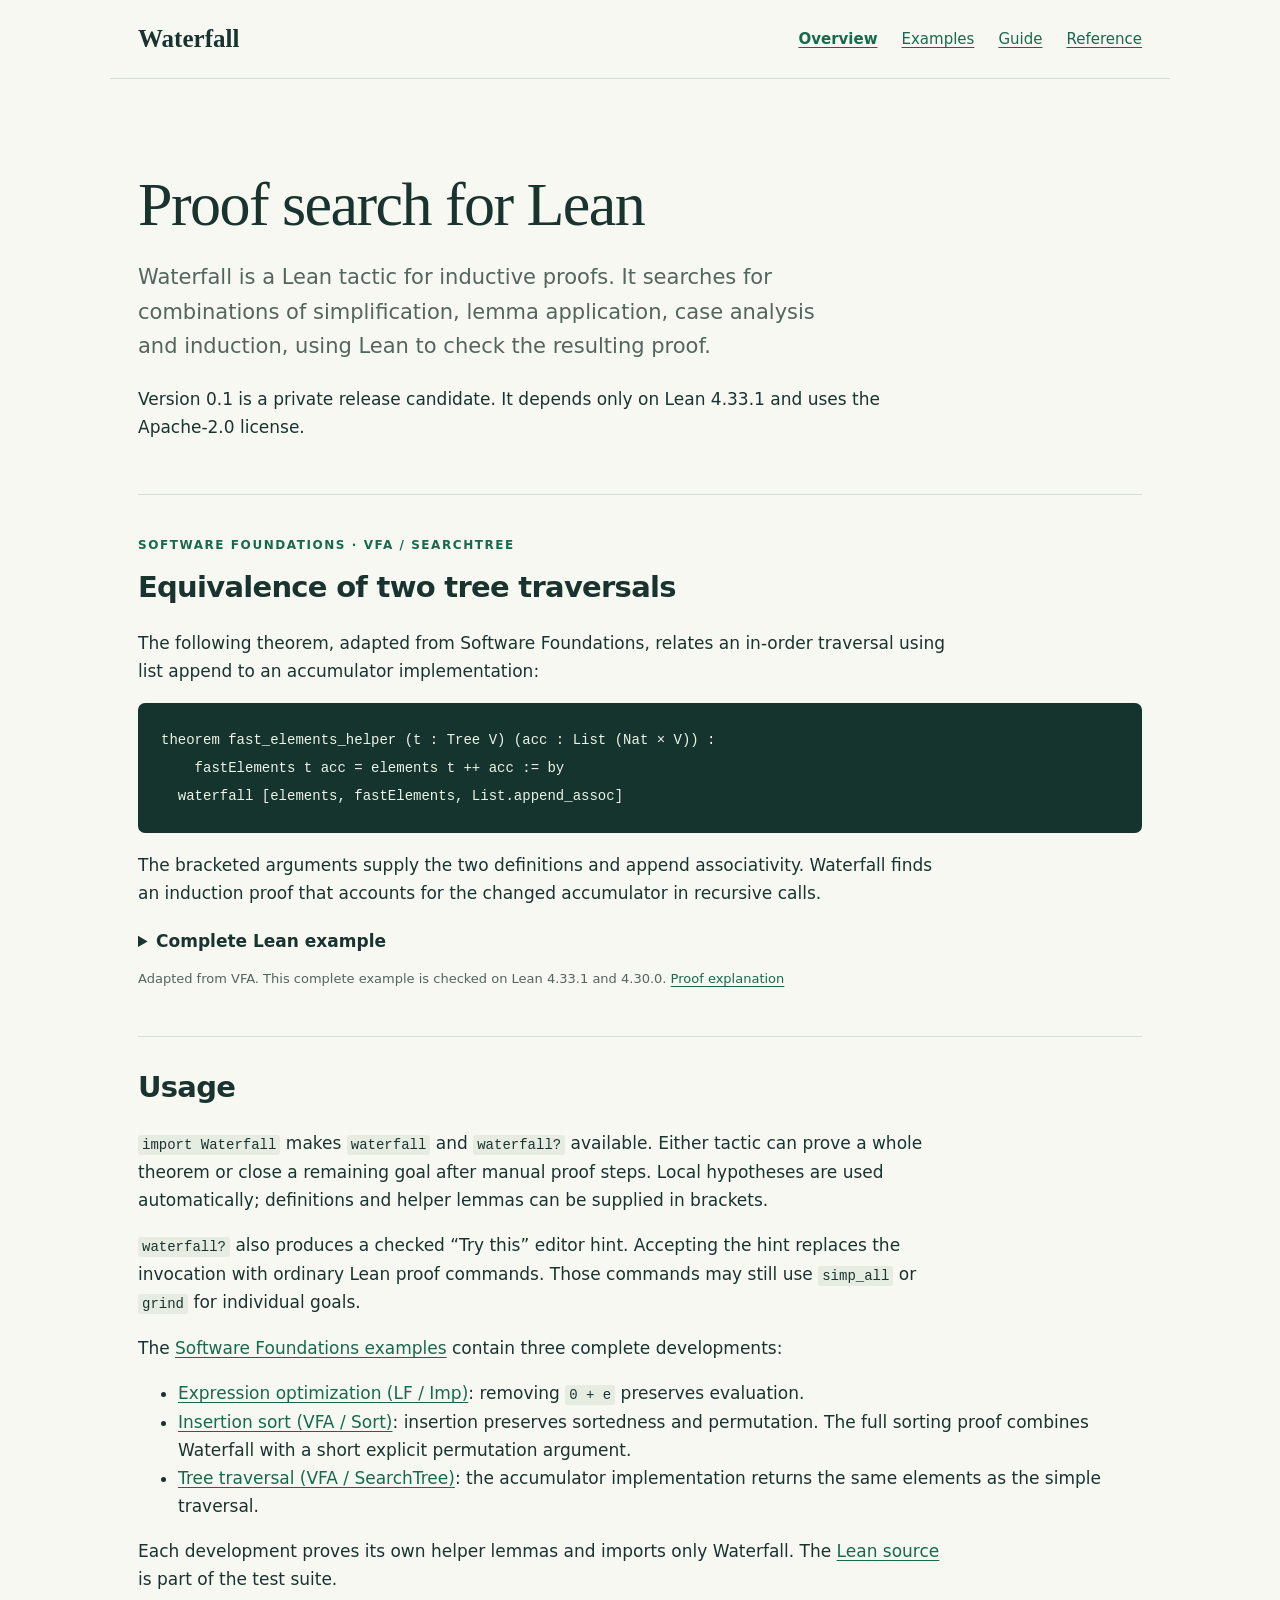
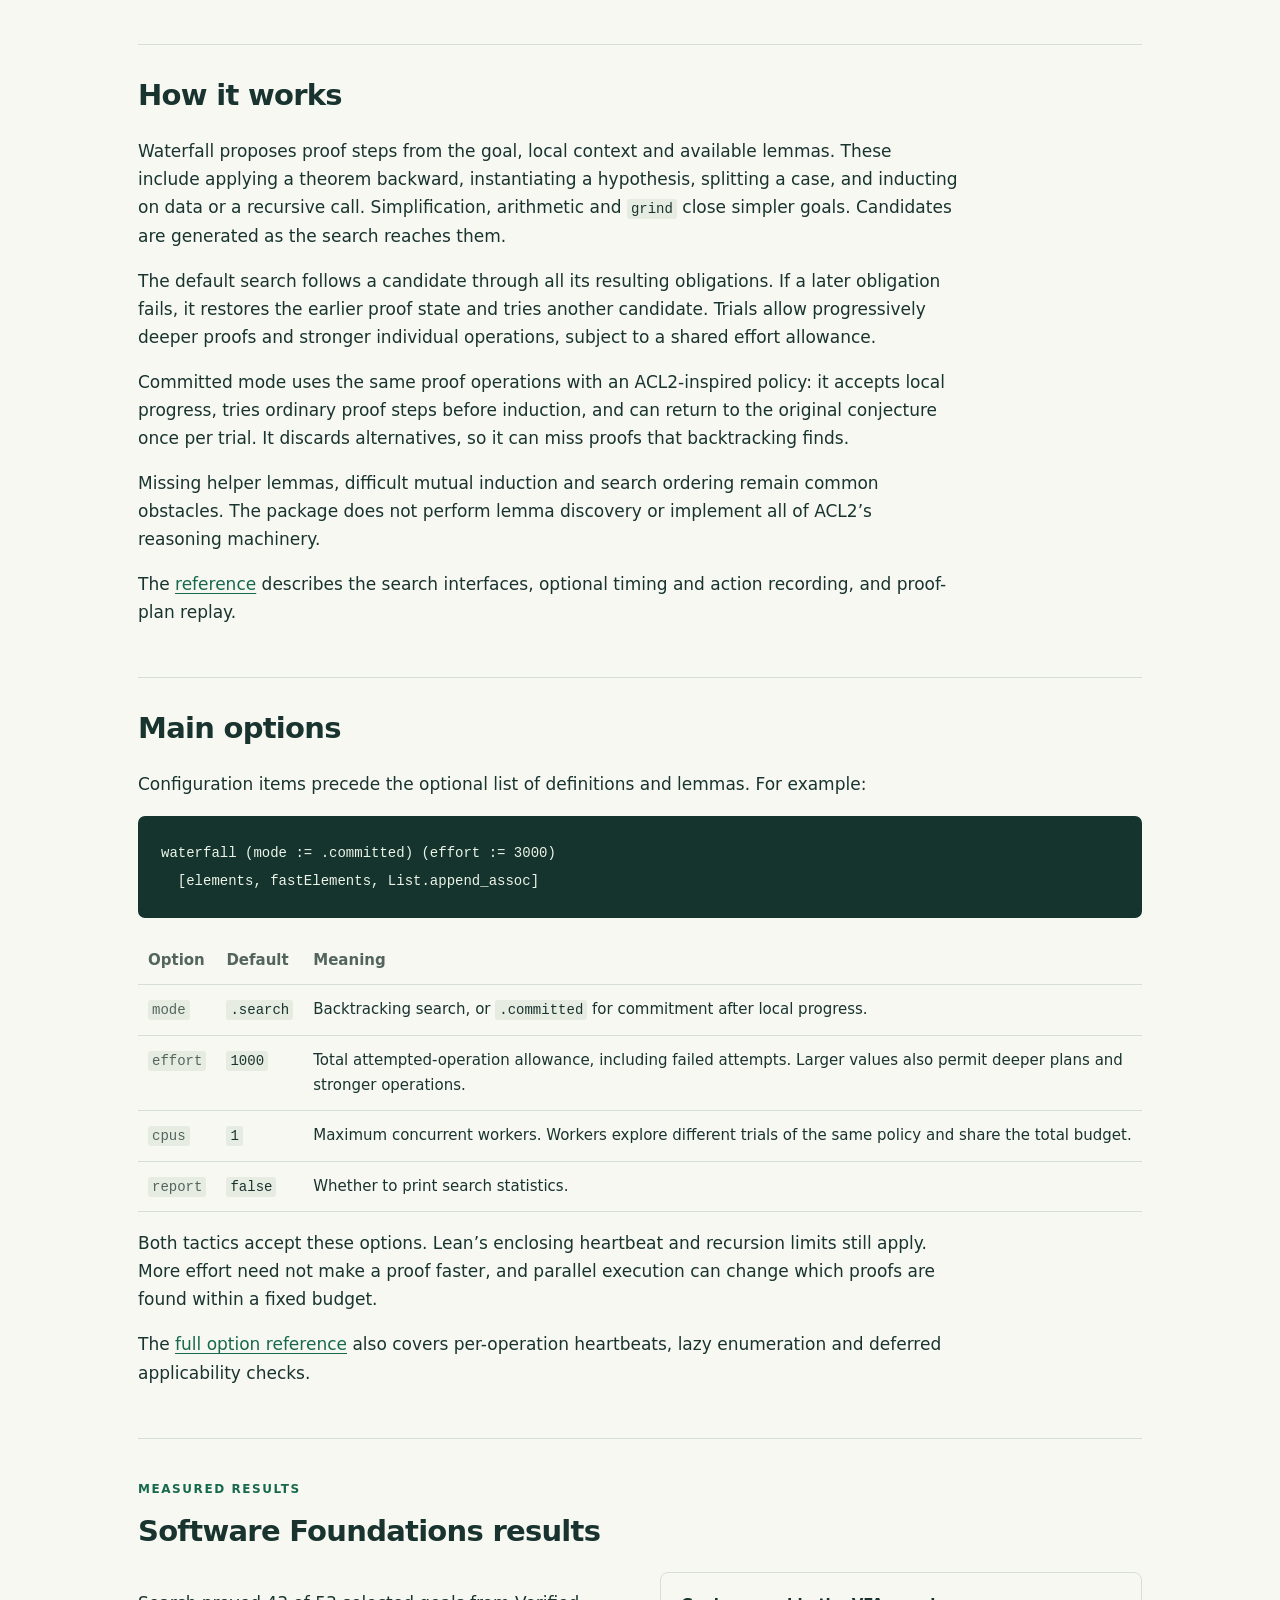
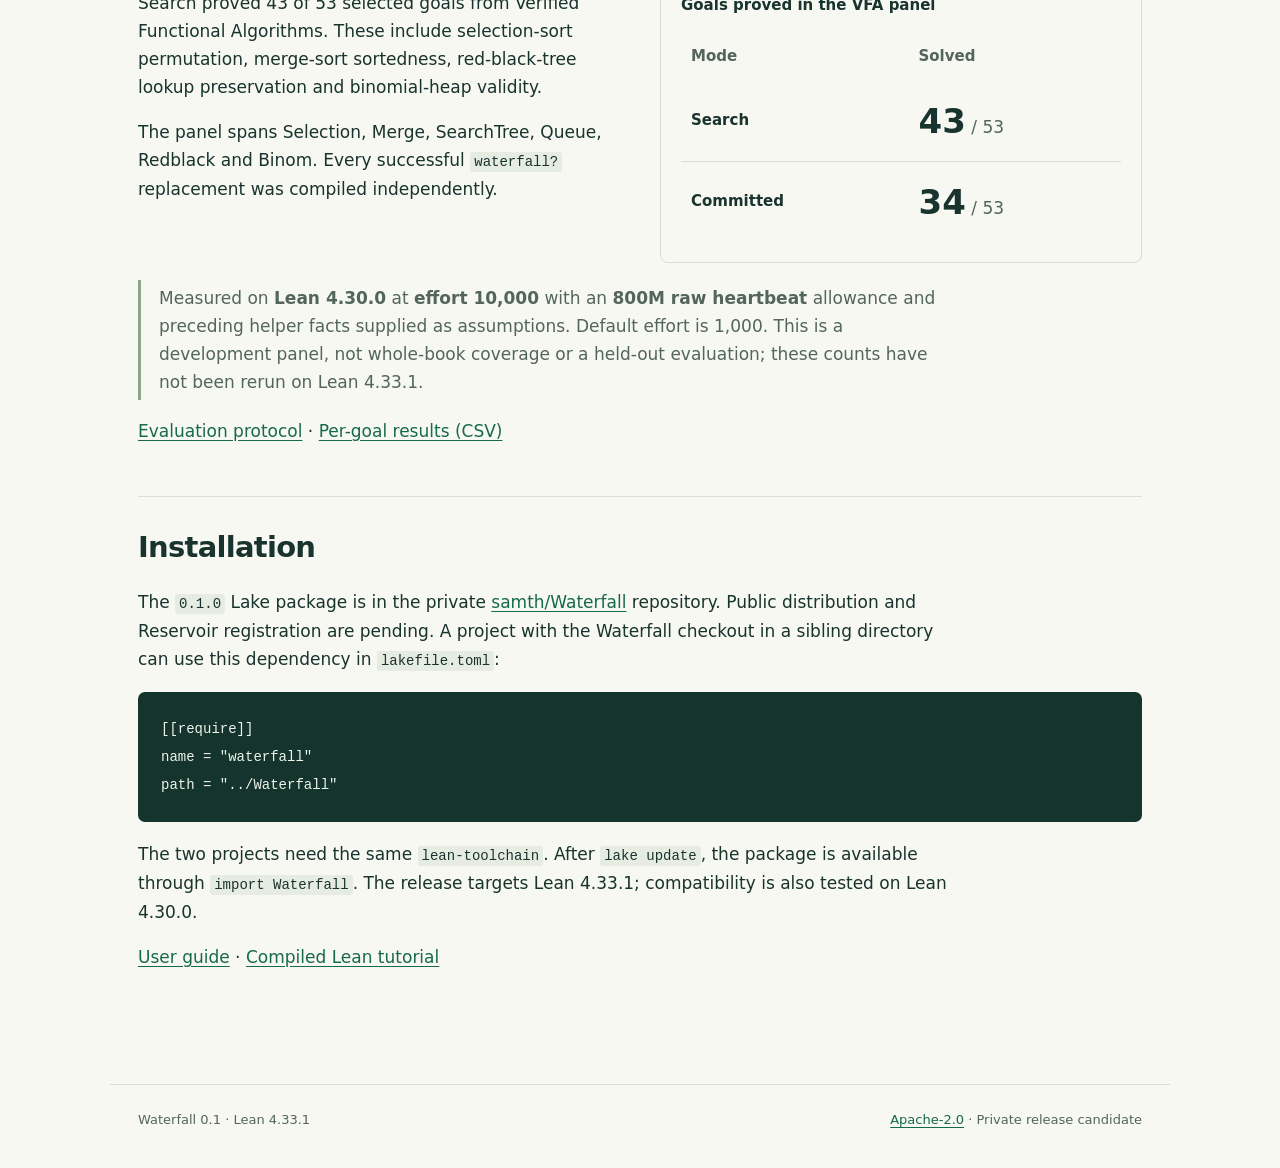
==== commit 4a189205: "Replace website promotion and configurator with static documentation" ====
--- a/site/index.html
+++ b/site/index.html
@@ -3,30 +3,27 @@
 <head>
   <meta charset="utf-8">
   <meta name="viewport" content="width=device-width,initial-scale=1">
-  <meta name="description" content="Small, configurable proof search for Lean. Explore Software Foundations examples, measured VFA results, and search and committed modes.">
+  <meta name="description" content="Waterfall is a Lean tactic for inductive proofs, with backtracking and committed search. Usage, examples, options and Software Foundations results.">
   <title>Waterfall — inductive proof search for Lean</title>
   <link rel="stylesheet" href="style.css">
-  <script src="options.js" defer></script>
 </head>
 <body>
-<header><a class="wordmark" href="index.html">Waterfall</a><nav aria-label="Main"><a href="index.html" aria-current="page">Overview</a><a href="examples.html">Examples</a><a href="guide.html">Guide</a><a href="reference.html">Reference</a></nav></header>
+<header><a class="wordmark" href="./">Waterfall</a><nav aria-label="Main"><a href="./" aria-current="page">Overview</a><a href="examples.html">Examples</a><a href="guide.html">Guide</a><a href="reference.html">Reference</a></nav></header>
 <main>
 <div class="hero">
-  <span class="eyebrow">Inductive proof search for Lean</span>
-  <h1>Let the prover<br>search for the proof.</h1>
-  <p class="lede">Waterfall combines simplification, lemma use, case analysis and induction in a small, configurable proof engine.</p>
-  <span class="badge">Waterfall 0.1 candidate · Lean 4.33.1 · No extra dependencies</span>
-  <div class="actions"><a class="button" href="examples.html">Explore the proofs</a><a href="guide.html#install">Get started →</a></div>
+  <h1>Proof search for Lean</h1>
+  <p class="lede">Waterfall is a Lean tactic for inductive proofs. It searches for combinations of simplification, lemma application, case analysis and induction, using Lean to check the resulting proof.</p>
+  <p>Version 0.1 is a private release candidate. It depends only on Lean 4.33.1 and uses the Apache-2.0 license.</p>
 </div>
 <section class="featured" id="tree-proof">
   <span class="eyebrow">Software Foundations · VFA / SearchTree</span>
-  <h2>Two tree traversals. One proof.</h2>
-  <p>A simple traversal joins lists with append. A faster version threads an accumulator. Prove that they return the same elements, for every tree and every accumulator:</p>
+  <h2>Equivalence of two tree traversals</h2>
+  <p>The following theorem, adapted from Software Foundations, relates an in-order traversal using list append to an accumulator implementation:</p>
 <pre><code>theorem fast_elements_helper (t : Tree V) (acc : List (Nat × V)) :
     fastElements t acc = elements t ++ acc := by
   waterfall [elements, fastElements, List.append_assoc]</code></pre>
-  <p>Waterfall finds an induction proof that covers recursive calls with changed accumulators. Supply the two definitions and append associativity; the tactic connects the proof steps.</p>
-  <details><summary>Show the complete, runnable Lean example</summary>
+  <p>The bracketed arguments supply the two definitions and append associativity. Waterfall finds an induction proof that accounts for the changed accumulator in recursive calls.</p>
+  <details><summary>Complete Lean example</summary>
 <pre><code>import Waterfall
 
 inductive Tree (V : Type) where
@@ -46,53 +43,65 @@
     fastElements t acc = elements t ++ acc := by
   waterfall [elements, fastElements, List.append_assoc]</code></pre>
   </details>
-  <p class="code-caption">Adapted from VFA. This complete example is checked on Lean 4.33.1 and 4.30.0. <a href="examples.html#traversal">Read the proof walkthrough →</a></p>
+  <p class="code-caption">Adapted from VFA. This complete example is checked on Lean 4.33.1 and 4.30.0. <a href="examples.html#traversal">Proof explanation</a></p>
 </section>
-<section id="examples">
-  <h2>Automation for real inductive structure</h2>
-  <p>Three self-contained developments adapted from Software Foundations. Every helper theorem is proved in the file; the only import is Waterfall.</p>
-  <div class="cards">
-    <article class="card"><span class="eyebrow">LF / Imp</span><h3>An optimizer preserves meaning</h3><p>Erase <code>0 + e</code> throughout an expression. Prove evaluation is unchanged across recursive structure and the optimizer’s special case.</p><a href="examples.html#optimizer">Expression optimization →</a></article>
-    <article class="card"><span class="eyebrow">VFA / Sort</span><h3>Insertion sort is correct</h3><p>Connect an inductive sortedness predicate to insertion’s comparison branches. Combine automation with a short explicit permutation argument.</p><a href="examples.html#sorting">Sorting and permutation →</a></article>
-    <article class="card"><span class="eyebrow">VFA / SearchTree</span><h3>A traversal keeps its elements</h3><p>Relate recursive implementations whose intermediate accumulators differ. Use the general helper to prove the final correctness theorem.</p><a href="examples.html#traversal">Accumulator traversal →</a></article>
-  </div>
-  <p><a href="../Docs/Examples.lean">Read the complete Lean file</a> · <a href="guide.html#proof-hints">Turn a successful search into a proof script with <code>waterfall?</code></a></p>
+
+<section id="usage">
+  <h2>Usage</h2>
+  <p><code>import Waterfall</code> makes <code>waterfall</code> and <code>waterfall?</code> available. Either tactic can prove a whole theorem or close a remaining goal after manual proof steps. Local hypotheses are used automatically; definitions and helper lemmas can be supplied in brackets.</p>
+  <p><code>waterfall?</code> also produces a checked “Try this” editor hint. Accepting the hint replaces the invocation with ordinary Lean proof commands. Those commands may still use <code>simp_all</code> or <code>grind</code> for individual goals.</p>
+  <p>The <a href="examples.html">Software Foundations examples</a> contain three complete developments:</p>
+  <ul>
+    <li><a href="examples.html#optimizer">Expression optimization (LF / Imp)</a>: removing <code>0 + e</code> preserves evaluation.</li>
+    <li><a href="examples.html#sorting">Insertion sort (VFA / Sort)</a>: insertion preserves sortedness and permutation. The full sorting proof combines Waterfall with a short explicit permutation argument.</li>
+    <li><a href="examples.html#traversal">Tree traversal (VFA / SearchTree)</a>: the accumulator implementation returns the same elements as the simple traversal.</li>
+  </ul>
+  <p>Each development proves its own helper lemmas and imports only Waterfall. The <a href="../Docs/Examples.lean">Lean source</a> is part of the test suite.</p>
+</section>
+<section id="how-it-works">
+  <h2>How it works</h2>
+  <p>Waterfall proposes proof steps from the goal, local context and available lemmas. These include applying a theorem backward, instantiating a hypothesis, splitting a case, and inducting on data or a recursive call. Simplification, arithmetic and <code>grind</code> close simpler goals. Candidates are generated as the search reaches them.</p>
+  <p>The default search follows a candidate through all its resulting obligations. If a later obligation fails, it restores the earlier proof state and tries another candidate. Trials allow progressively deeper proofs and stronger individual operations, subject to a shared effort allowance.</p>
+  <p>Committed mode uses the same proof operations with an ACL2-inspired policy: it accepts local progress, tries ordinary proof steps before induction, and can return to the original conjecture once per trial. It discards alternatives, so it can miss proofs that backtracking finds.</p>
+  <p>Missing helper lemmas, difficult mutual induction and search ordering remain common obstacles. The package does not perform lemma discovery or implement all of ACL2’s reasoning machinery.</p>
+  <p>The <a href="reference.html">reference</a> describes the search interfaces, optional timing and action recording, and proof-plan replay.</p>
+</section>
+<section id="configure">
+  <h2>Main options</h2>
+  <p>Configuration items precede the optional list of definitions and lemmas. For example:</p>
+  <pre><code>waterfall (mode := .committed) (effort := 3000)
+  [elements, fastElements, List.append_assoc]</code></pre>
+  <div class="table-scroll"><table>
+    <thead><tr><th scope="col">Option</th><th scope="col">Default</th><th scope="col">Meaning</th></tr></thead>
+    <tbody>
+      <tr><th scope="row"><code>mode</code></th><td><code>.search</code></td><td>Backtracking search, or <code>.committed</code> for commitment after local progress.</td></tr>
+      <tr><th scope="row"><code>effort</code></th><td><code>1000</code></td><td>Total attempted-operation allowance, including failed attempts. Larger values also permit deeper plans and stronger operations.</td></tr>
+      <tr><th scope="row"><code>cpus</code></th><td><code>1</code></td><td>Maximum concurrent workers. Workers explore different trials of the same policy and share the total budget.</td></tr>
+      <tr><th scope="row"><code>report</code></th><td><code>false</code></td><td>Whether to print search statistics.</td></tr>
+    </tbody>
+  </table></div>
+  <p>Both tactics accept these options. Lean’s enclosing heartbeat and recursion limits still apply. More effort need not make a proof faster, and parallel execution can change which proofs are found within a fixed budget.</p>
+  <p>The <a href="reference.html#options">full option reference</a> also covers per-operation heartbeats, lazy enumeration and deferred applicability checks.</p>
 </section>
 <section id="results">
   <span class="eyebrow">Measured results</span>
-  <h2>Successes from Verified Functional Algorithms</h2>
+  <h2>Software Foundations results</h2>
   <div class="split">
-    <div><p>On a selected 53-goal VFA development panel, search proved selection-sort permutation, merge-sort sortedness, red-black-tree lookup preservation and binomial-heap validity, among other goals.</p><p>The panel spans Selection, Merge, SearchTree, Queue, Redblack and Binom. Every successful <code>waterfall?</code> replacement was compiled independently.</p></div>
+    <div><p>Search proved 43 of 53 selected goals from Verified Functional Algorithms. These include selection-sort permutation, merge-sort sortedness, red-black-tree lookup preservation and binomial-heap validity.</p><p>The panel spans Selection, Merge, SearchTree, Queue, Redblack and Binom. Every successful <code>waterfall?</code> replacement was compiled independently.</p></div>
     <div class="results"><table><caption>Goals proved in the VFA panel</caption><thead><tr><th scope="col">Mode</th><th scope="col">Solved</th></tr></thead><tbody><tr><th scope="row">Search</th><td><strong>43<span> / 53</span></strong></td></tr><tr><th scope="row">Committed</th><td><strong>34<span> / 53</span></strong></td></tr></tbody></table></div>
   </div>
   <p class="note">Measured on <strong>Lean 4.30.0</strong> at <strong>effort 10,000</strong> with an <strong>800M raw heartbeat</strong> allowance and preceding helper facts supplied as assumptions. Default effort is 1,000. This is a development panel, not whole-book coverage or a held-out evaluation; these counts have not been rerun on Lean 4.33.1.</p>
   <p><a href="../docs/reviews/2026-09-11/SUGGESTIONS.md">Evaluation protocol</a> · <a href="../docs/reviews/2026-09-11/suggestions-results.csv">Per-goal results (CSV)</a></p>
 </section>
-<section>
-  <h2>One engine. Two ways to search.</h2>
-  <div class="split">
-    <div><h3>Backtracking search</h3><p>The default mode keeps alternatives available when a later obligation fails. It searches whole proof continuations, including pending sibling goals.</p></div>
-    <div><h3>ACL2-inspired commitment</h3><p>Committed mode accepts local progress, tries ordinary work before induction, and can return to the original conjecture once per trial. It prunes alternatives and can miss proofs that search finds.</p></div>
-  </div>
-  <p>Both modes use the same inference operations and produce proofs checked by Lean. Commitment is an alternative search behavior, with no universal speed advantage.</p>
-</section>
-<section id="configure"><h2>Configure your next proof</h2><p class="muted">The same tactic accepts standard Lean configuration items. Start with the default; increase effort when the search needs more room.</p><div class="split"><form id="options"><fieldset><legend>Search behavior</legend><label><input type="radio" name="mode" value="search" checked>Backtracking search</label><label><input type="radio" name="mode" value="committed">ACL2-inspired commitment</label></fieldset><label for="effort"><strong>Effort</strong></label><select id="effort" name="effort"><option value="1000">1,000 attempts · default</option><option value="3000">3,000 attempts</option><option value="10000">10,000 attempts</option></select><label for="cpus"><strong>CPUs</strong></label><select id="cpus" name="cpus"><option value="1">1 · sequential default</option><option value="2">2</option><option value="4">4</option><option value="8">8</option></select><label><input type="checkbox" id="hint">Suggest proof commands with waterfall?</label><details><summary>Enumeration and diagnostics</summary><label><input type="checkbox" id="lazy" checked>Generate batches lazily</label><label><input type="checkbox" id="defer">Delay applicability checks</label><label><input type="checkbox" id="report">Print search statistics</label></details></form><div><pre><code id="snippet" aria-live="polite">waterfall [myDefinition, helperLemma]</code></pre><p id="mode-note" class="muted">Search retains alternatives when a later obligation fails.</p><p class="code-caption">Replace the bracketed names with definitions and lemmas from your development. These names are placeholders.</p></div></div><p class="note">Effort funds deeper plans and stronger individual operations as well as more attempts. Lean's enclosing heartbeat and recursion limits still apply. More effort does not guarantee a shorter running time. Multiple CPUs explore different trials of the same policy with shared total budgets; dedicated worker threads avoid contention with Lean’s elaboration task pool. Fixed-budget coverage can change.</p></section>
 
-<section>
-  <div class="split">
-    <div><h2>Use it inside your proof.</h2><p>Let Waterfall prove an entire theorem or close branches after your own setup. Imported definitions and useful lemmas go in brackets; local hypotheses are used automatically.</p><p>Use <code>waterfall?</code> for a checked editor hint that replaces the invocation with ordinary Lean proof commands. Suggested scripts may still use <code>simp_all</code> or <code>grind</code> at the leaves.</p><p><a href="guide.html#proof-hints">Get a proof script →</a></p></div>
-    <div><h2>Experiment with the search.</h2><p>Lean functions configure ordering, costs, depth and strength schedules, and traversal. Optional observation adds internal timing, cost traces, action recording and exact-plan replay.</p><p>The inference engine has 499 noncomment lines; the complete default import has 1,051, including policies, parallel execution and proof hints.</p><p><a href="reference.html">Explore the interfaces →</a></p></div>
-  </div>
-  <p class="note">Waterfall is strongest on inductive data with usable recursive definitions and helper lemmas. Missing lemmas, difficult mutual induction and unsuitable ordering can still prevent closure. Lemma discovery is separate; the package does not implement all of ACL2’s reasoning machinery.</p>
-</section>
 <section id="install">
-  <h2>Try Waterfall 0.1 locally</h2>
-  <p>The <code>0.1.0</code> Lake package is a private release candidate in <a href="https://github.com/samth/Waterfall">samth/Waterfall</a>. Public distribution and Reservoir registration are pending. With repository access, put the checkout next to your project and add:</p>
+  <h2>Installation</h2>
+  <p>The <code>0.1.0</code> Lake package is in the private <a href="https://github.com/samth/Waterfall">samth/Waterfall</a> repository. Public distribution and Reservoir registration are pending. A project with the Waterfall checkout in a sibling directory can use this dependency in <code>lakefile.toml</code>:</p>
   <pre><code>[[require]]
 name = "waterfall"
 path = "../Waterfall"</code></pre>
-  <p>Use the same <code>lean-toolchain</code>, run <code>lake update</code>, then <code>import Waterfall</code>. The release targets Lean 4.33.1; compatibility is also tested on Lean 4.30.0. Licensed under Apache-2.0, the same license as Lean.</p>
-  <p><a href="guide.html#install">Installation guide</a> · <a href="../Docs/Guide.lean">Compiled Lean tutorial</a></p>
+  <p>The two projects need the same <code>lean-toolchain</code>. After <code>lake update</code>, the package is available through <code>import Waterfall</code>. The release targets Lean 4.33.1; compatibility is also tested on Lean 4.30.0.</p>
+  <p><a href="guide.html">User guide</a> · <a href="../Docs/Guide.lean">Compiled Lean tutorial</a></p>
 </section>
 </main>
 <footer><span>Waterfall 0.1 · Lean 4.33.1</span><span><a href="../LICENSE">Apache-2.0</a> · Private release candidate</span></footer>
--- a/site/style.css
+++ b/site/style.css
@@ -1,13 +1,8 @@
-:root{color-scheme:light;--ink:#19332f;--muted:#53655d;--accent:#17694e;--paper:#f7f8f2;--line:#d6dfd2;--code:#15342d}*{box-sizing:border-box}body{margin:0;background:var(--paper);color:var(--ink);font:17px/1.65 system-ui,-apple-system,BlinkMacSystemFont,"Segoe UI",sans-serif}a{color:var(--accent);text-underline-offset:3px}a:hover{color:#0a3d2c}header,main,footer{max-width:1060px;margin:auto;padding:24px 28px}header{display:flex;align-items:center;justify-content:space-between;border-bottom:1px solid var(--line);gap:20px}.wordmark{font:700 25px/1.2 Georgia,serif;color:var(--ink);text-decoration:none}nav{display:flex;gap:24px;font-size:15px;flex-wrap:wrap}nav a[aria-current=page]{font-weight:700}h1,h2,h3{line-height:1.15;letter-spacing:-.025em}h1{font:500 clamp(38px,5.3vw,62px)/1.1 Georgia,serif;margin:22px 0}h2{font-size:29px;margin-top:0}h3{font-size:19px;margin-top:28px}.hero{padding:45px 0 36px;max-width:790px}.eyebrow{font:600 12px/1.4 system-ui,sans-serif;letter-spacing:.13em;text-transform:uppercase;color:var(--accent)}.lede{font-size:21px;max-width:690px;color:var(--muted)}.badge{font-size:13px;background:#e8eee1;padding:6px 10px;border-radius:5px;display:inline-block}.actions{display:flex;gap:20px;align-items:center;flex-wrap:wrap;margin-top:26px}.button{display:inline-block;background:var(--accent);border:0;border-radius:5px;color:white;padding:10px 16px;font-weight:600;font-size:15px;text-decoration:none}.button:hover{background:#0a4b36;color:white}.split{display:grid;grid-template-columns:1fr 1fr;gap:40px;align-items:start}section{padding:34px 0;border-top:1px solid var(--line)}p{max-width:820px}code{font:14px/1.7 ui-monospace,SFMono-Regular,Consolas,monospace;background:#e6ece1;border-radius:3px;padding:2px 4px}pre{margin:18px 0;background:var(--code);color:#ecf4e8;border-radius:7px;padding:23px;overflow:auto;tab-size:2}pre code{background:none;color:inherit;padding:0;font-size:14px}.code-caption{font-size:13px;color:var(--muted)}.muted{color:var(--muted)}fieldset{border:0;padding:0;margin:0 0 20px}legend{font-weight:650;margin-bottom:10px}label{display:block;margin:7px 0}input,select,button{font:inherit}input[type=radio],input[type=checkbox]{accent-color:var(--accent);margin-right:7px}select{padding:8px;border:1px solid var(--line);border-radius:4px;background:white;color:var(--ink)}details{margin-top:20px}summary{cursor:pointer;font-weight:600}table{border-collapse:collapse;width:100%;font-size:15px}th,td{text-align:left;vertical-align:top;padding:12px 10px;border-bottom:1px solid var(--line)}th{color:var(--muted)}.table-scroll{overflow:auto}.note{border-left:3px solid #8da784;padding:4px 0 4px 18px;color:var(--muted)}footer{border-top:1px solid var(--line);margin-top:38px;font-size:13px;color:var(--muted);display:flex;justify-content:space-between;gap:20px;flex-wrap:wrap}.prose{max-width:820px}.prose h1{font-size:46px}.prose section{margin-top:30px}.prose li{margin:9px 0}:focus-visible{outline:3px solid #b17f36;outline-offset:4px}@media(max-width:700px){header,main,footer{padding:20px}.split{grid-template-columns:1fr;gap:18px}.hero{padding-top:28px}.lede{font-size:19px}nav{gap:13px;font-size:14px}header{align-items:start;flex-direction:column}pre{padding:17px}section{padding:28px 0}}
+:root{color-scheme:light;--ink:#19332f;--muted:#53655d;--accent:#17694e;--paper:#f7f8f2;--line:#d6dfd2;--code:#15342d}*{box-sizing:border-box}body{margin:0;background:var(--paper);color:var(--ink);font:17px/1.65 system-ui,-apple-system,BlinkMacSystemFont,"Segoe UI",sans-serif}a{color:var(--accent);text-underline-offset:3px}a:hover{color:#0a3d2c}header,main,footer{max-width:1060px;margin:auto;padding:24px 28px}header{display:flex;align-items:center;justify-content:space-between;border-bottom:1px solid var(--line);gap:20px}.wordmark{font:700 25px/1.2 Georgia,serif;color:var(--ink);text-decoration:none}nav{display:flex;gap:24px;font-size:15px;flex-wrap:wrap}nav a[aria-current=page]{font-weight:700}h1,h2,h3{line-height:1.15;letter-spacing:-.025em}h1{font:500 clamp(38px,5.3vw,62px)/1.1 Georgia,serif;margin:22px 0}h2{font-size:29px;margin-top:0}h3{font-size:19px;margin-top:28px}.hero{padding:45px 0 36px;max-width:790px}.eyebrow{font:600 12px/1.4 system-ui,sans-serif;letter-spacing:.13em;text-transform:uppercase;color:var(--accent)}.lede{font-size:21px;max-width:690px;color:var(--muted)}.split{display:grid;grid-template-columns:1fr 1fr;gap:40px;align-items:start}section{padding:34px 0;border-top:1px solid var(--line)}p{max-width:820px}code{font:14px/1.7 ui-monospace,SFMono-Regular,Consolas,monospace;background:#e6ece1;border-radius:3px;padding:2px 4px}pre{margin:18px 0;background:var(--code);color:#ecf4e8;border-radius:7px;padding:23px;overflow:auto;tab-size:2}pre code{background:none;color:inherit;padding:0;font-size:14px}.code-caption{font-size:13px;color:var(--muted)}.muted{color:var(--muted)}details{margin-top:20px}summary{cursor:pointer;font-weight:600}table{border-collapse:collapse;width:100%;font-size:15px}th,td{text-align:left;vertical-align:top;padding:12px 10px;border-bottom:1px solid var(--line)}th{color:var(--muted)}.table-scroll{overflow:auto}.note{border-left:3px solid #8da784;padding:4px 0 4px 18px;color:var(--muted)}footer{border-top:1px solid var(--line);margin-top:38px;font-size:13px;color:var(--muted);display:flex;justify-content:space-between;gap:20px;flex-wrap:wrap}.prose{max-width:820px}.prose h1{font-size:46px}.prose section{margin-top:30px}.prose li{margin:9px 0}:focus-visible{outline:3px solid #b17f36;outline-offset:4px}@media(max-width:700px){header,main,footer{padding:20px}.split{grid-template-columns:1fr;gap:18px}.hero{padding-top:28px}.lede{font-size:19px}nav{gap:13px;font-size:14px}header{align-items:start;flex-direction:column}pre{padding:17px}section{padding:28px 0}}
 
 /* Proof examples and measured results share the site's existing type and palette. */
-.split > *, .cards > * { min-width: 0; }
+.split > * { min-width: 0; }
 .featured h2, #results h2 { margin-top: 14px; }
-.cards { display: grid; grid-template-columns: repeat(3, minmax(0, 1fr)); gap: 18px; margin: 26px 0; }
-.card { border: 1px solid var(--line); border-radius: 8px; padding: 24px; }
-.card h3 { margin: 16px 0; font-size: 22px; line-height: 1.25; }
-.card p, .card a { font-size: 15px; }
-.card .eyebrow { font-size: 11px; }
 .results { border: 1px solid var(--line); border-radius: 8px; padding: 20px; }
 .results caption { text-align: left; font-weight: 600; margin-bottom: 14px; }
 .results tbody th { color: var(--ink); vertical-align: middle; }
@@ -15,5 +10,4 @@
 .results td span { font-size: 17px; font-weight: 400; color: var(--muted); }
 .results tr:last-child > * { border-bottom: 0; }
 section[id] { scroll-margin-top: 24px; }
-@media (max-width: 760px) { .cards { grid-template-columns: 1fr; } }
 @media (max-width: 400px) { .results { padding: 12px; } }
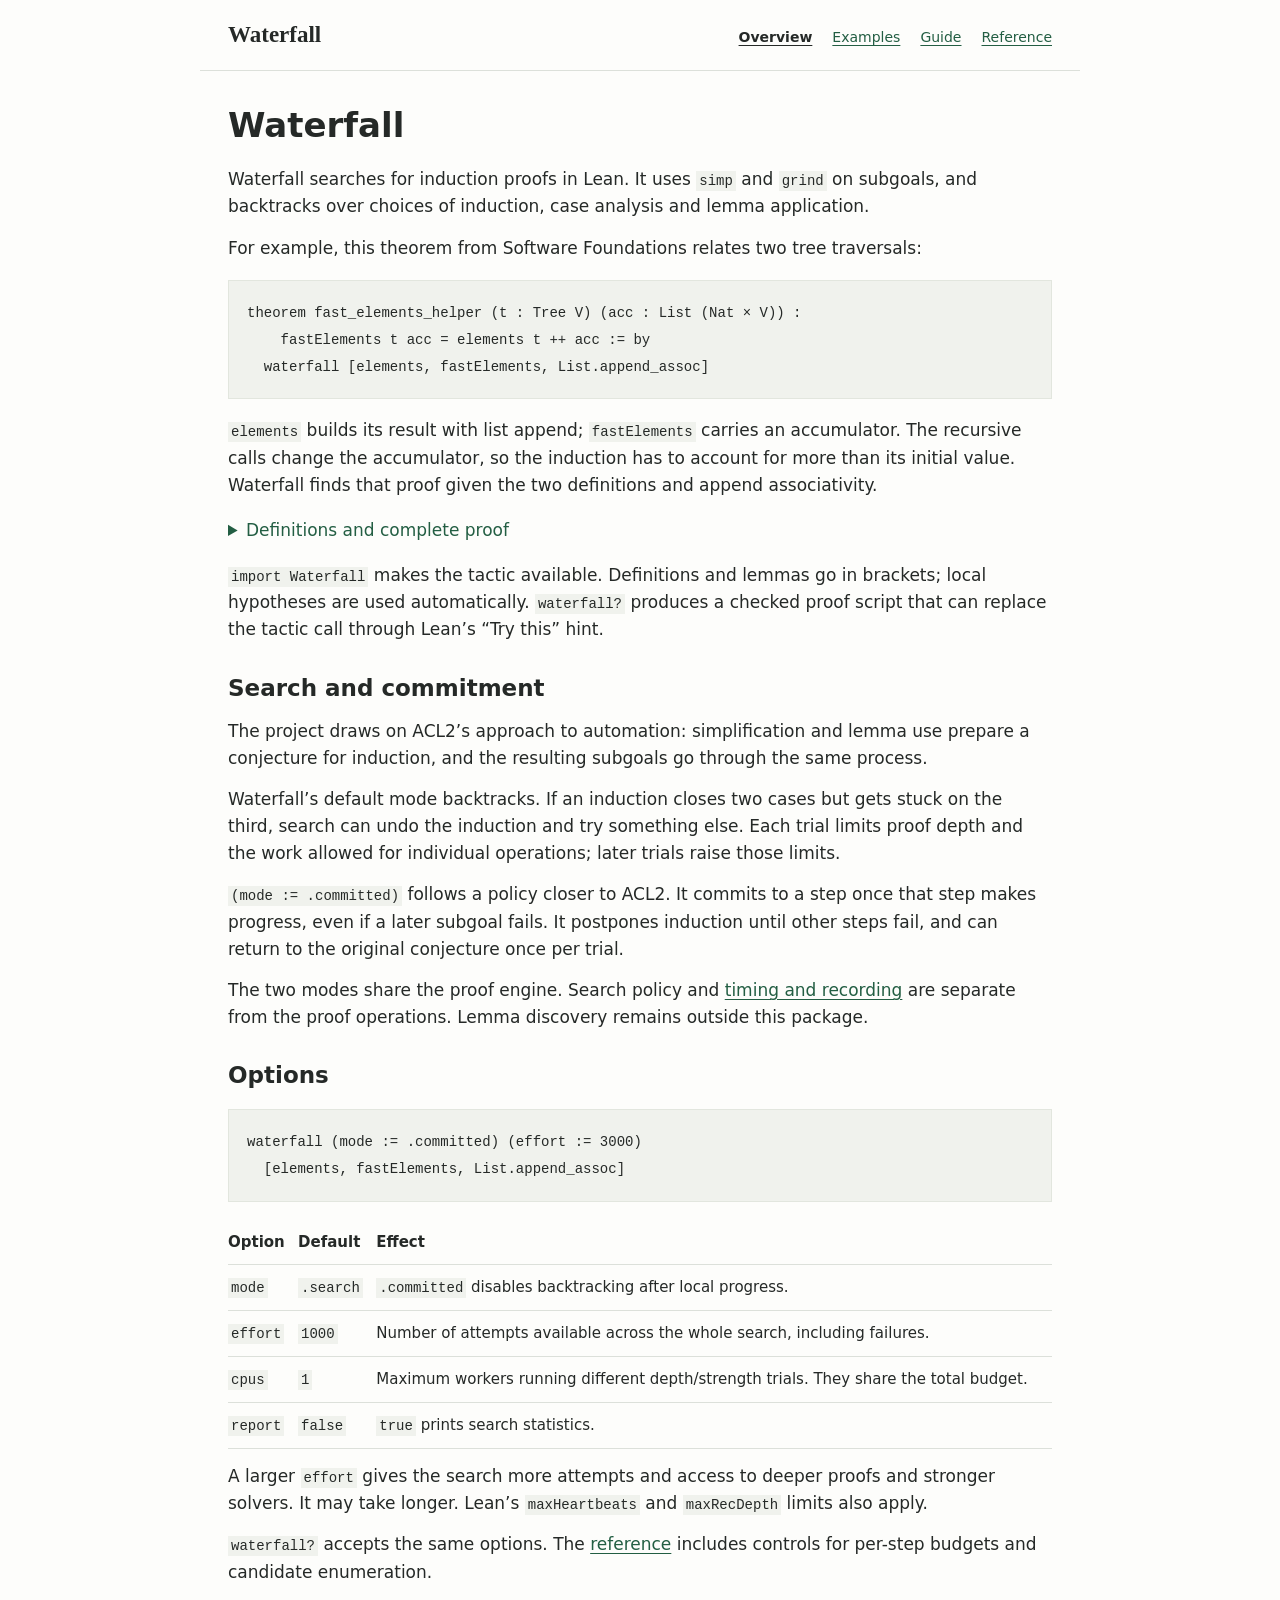
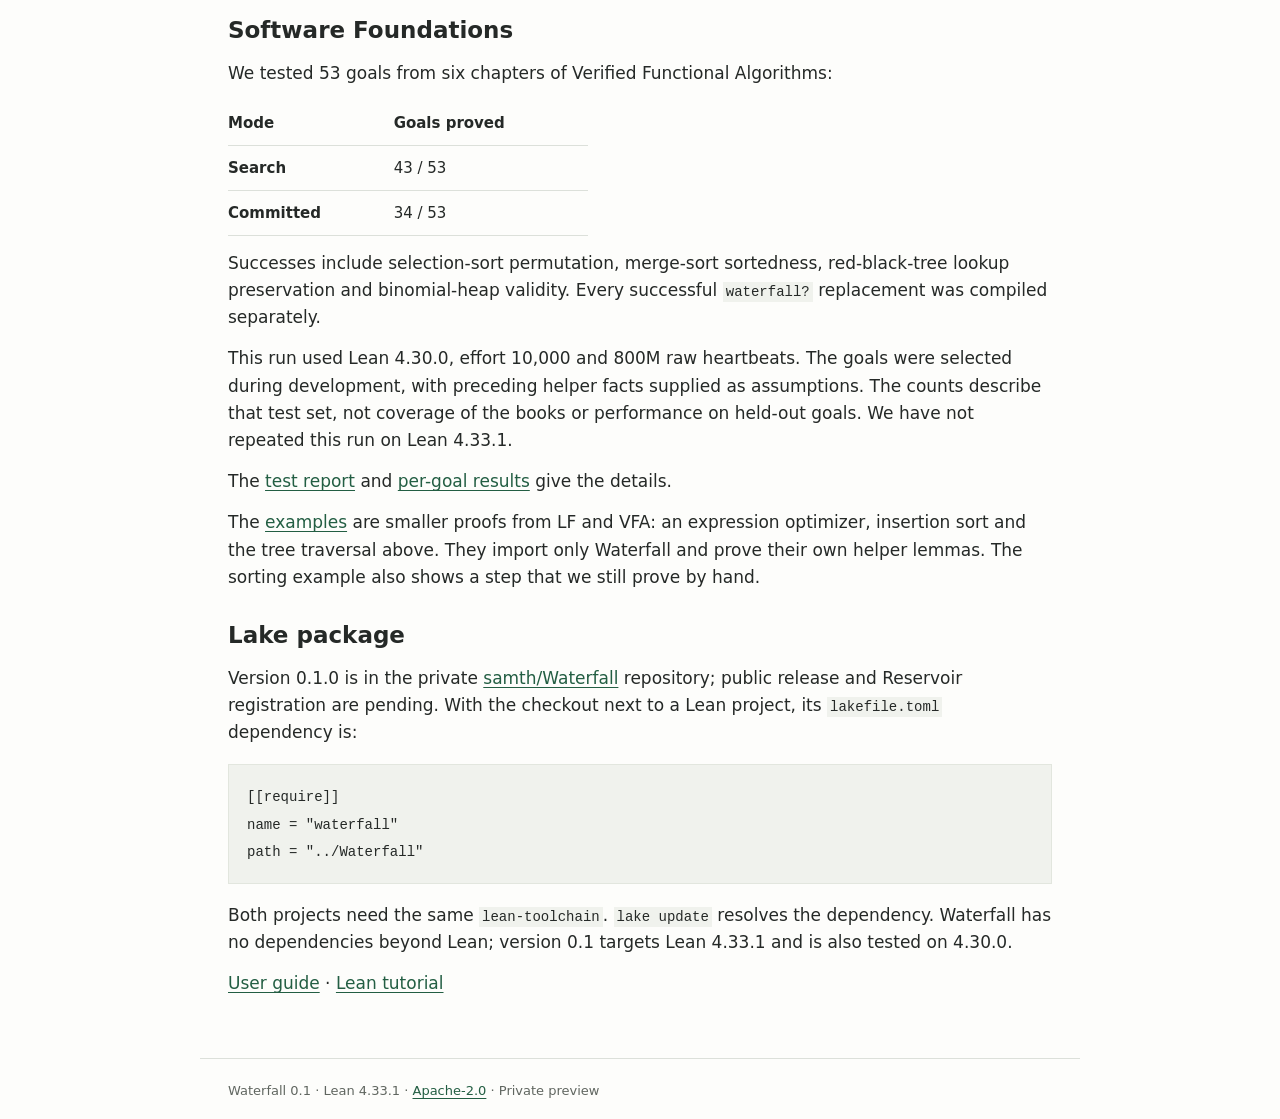
==== commit 87cd7c91: "Rewrite site as concise project documentation" ====
--- a/site/index.html
+++ b/site/index.html
@@ -3,27 +3,21 @@
 <head>
   <meta charset="utf-8">
   <meta name="viewport" content="width=device-width,initial-scale=1">
-  <meta name="description" content="Waterfall is a Lean tactic for inductive proofs, with backtracking and committed search. Usage, examples, options and Software Foundations results.">
-  <title>Waterfall — inductive proof search for Lean</title>
+  <title>Induction proofs in Lean · Waterfall</title>
+  <meta name="description" content="Waterfall, an induction tactic for Lean. Proof examples, search behavior and configuration.">
   <link rel="stylesheet" href="style.css">
 </head>
 <body>
 <header><a class="wordmark" href="./">Waterfall</a><nav aria-label="Main"><a href="./" aria-current="page">Overview</a><a href="examples.html">Examples</a><a href="guide.html">Guide</a><a href="reference.html">Reference</a></nav></header>
 <main>
-<div class="hero">
-  <h1>Proof search for Lean</h1>
-  <p class="lede">Waterfall is a Lean tactic for inductive proofs. It searches for combinations of simplification, lemma application, case analysis and induction, using Lean to check the resulting proof.</p>
-  <p>Version 0.1 is a private release candidate. It depends only on Lean 4.33.1 and uses the Apache-2.0 license.</p>
-</div>
-<section class="featured" id="tree-proof">
-  <span class="eyebrow">Software Foundations · VFA / SearchTree</span>
-  <h2>Equivalence of two tree traversals</h2>
-  <p>The following theorem, adapted from Software Foundations, relates an in-order traversal using list append to an accumulator implementation:</p>
+<h1>Waterfall</h1>
+<p>Waterfall searches for induction proofs in Lean. It uses <code>simp</code> and <code>grind</code> on subgoals, and backtracks over choices of induction, case analysis and lemma application.</p>
+<p>For example, this theorem from Software Foundations relates two tree traversals:</p>
 <pre><code>theorem fast_elements_helper (t : Tree V) (acc : List (Nat × V)) :
     fastElements t acc = elements t ++ acc := by
   waterfall [elements, fastElements, List.append_assoc]</code></pre>
-  <p>The bracketed arguments supply the two definitions and append associativity. Waterfall finds an induction proof that accounts for the changed accumulator in recursive calls.</p>
-  <details><summary>Complete Lean example</summary>
+<p><code>elements</code> builds its result with list append; <code>fastElements</code> carries an accumulator. The recursive calls change the accumulator, so the induction has to account for more than its initial value. Waterfall finds that proof given the two definitions and append associativity.</p>
+<details id="tree-proof"><summary>Definitions and complete proof</summary>
 <pre><code>import Waterfall
 
 inductive Tree (V : Type) where
@@ -42,68 +36,50 @@
 theorem fast_elements_helper (t : Tree V) (acc : List (Nat × V)) :
     fastElements t acc = elements t ++ acc := by
   waterfall [elements, fastElements, List.append_assoc]</code></pre>
-  </details>
-  <p class="code-caption">Adapted from VFA. This complete example is checked on Lean 4.33.1 and 4.30.0. <a href="examples.html#traversal">Proof explanation</a></p>
-</section>
-
-<section id="usage">
-  <h2>Usage</h2>
-  <p><code>import Waterfall</code> makes <code>waterfall</code> and <code>waterfall?</code> available. Either tactic can prove a whole theorem or close a remaining goal after manual proof steps. Local hypotheses are used automatically; definitions and helper lemmas can be supplied in brackets.</p>
-  <p><code>waterfall?</code> also produces a checked “Try this” editor hint. Accepting the hint replaces the invocation with ordinary Lean proof commands. Those commands may still use <code>simp_all</code> or <code>grind</code> for individual goals.</p>
-  <p>The <a href="examples.html">Software Foundations examples</a> contain three complete developments:</p>
-  <ul>
-    <li><a href="examples.html#optimizer">Expression optimization (LF / Imp)</a>: removing <code>0 + e</code> preserves evaluation.</li>
-    <li><a href="examples.html#sorting">Insertion sort (VFA / Sort)</a>: insertion preserves sortedness and permutation. The full sorting proof combines Waterfall with a short explicit permutation argument.</li>
-    <li><a href="examples.html#traversal">Tree traversal (VFA / SearchTree)</a>: the accumulator implementation returns the same elements as the simple traversal.</li>
-  </ul>
-  <p>Each development proves its own helper lemmas and imports only Waterfall. The <a href="../Docs/Examples.lean">Lean source</a> is part of the test suite.</p>
-</section>
+</details>
+<p id="usage"><code>import Waterfall</code> makes the tactic available. Definitions and lemmas go in brackets; local hypotheses are used automatically. <code>waterfall?</code> produces a checked proof script that can replace the tactic call through Lean’s “Try this” hint.</p>
 <section id="how-it-works">
-  <h2>How it works</h2>
-  <p>Waterfall proposes proof steps from the goal, local context and available lemmas. These include applying a theorem backward, instantiating a hypothesis, splitting a case, and inducting on data or a recursive call. Simplification, arithmetic and <code>grind</code> close simpler goals. Candidates are generated as the search reaches them.</p>
-  <p>The default search follows a candidate through all its resulting obligations. If a later obligation fails, it restores the earlier proof state and tries another candidate. Trials allow progressively deeper proofs and stronger individual operations, subject to a shared effort allowance.</p>
-  <p>Committed mode uses the same proof operations with an ACL2-inspired policy: it accepts local progress, tries ordinary proof steps before induction, and can return to the original conjecture once per trial. It discards alternatives, so it can miss proofs that backtracking finds.</p>
-  <p>Missing helper lemmas, difficult mutual induction and search ordering remain common obstacles. The package does not perform lemma discovery or implement all of ACL2’s reasoning machinery.</p>
-  <p>The <a href="reference.html">reference</a> describes the search interfaces, optional timing and action recording, and proof-plan replay.</p>
+  <h2>Search and commitment</h2>
+  <p>The project draws on ACL2’s approach to automation: simplification and lemma use prepare a conjecture for induction, and the resulting subgoals go through the same process.</p>
+  <p>Waterfall’s default mode backtracks. If an induction closes two cases but gets stuck on the third, search can undo the induction and try something else. Each trial limits proof depth and the work allowed for individual operations; later trials raise those limits.</p>
+  <p><code>(mode := .committed)</code> follows a policy closer to ACL2. It commits to a step once that step makes progress, even if a later subgoal fails. It postpones induction until other steps fail, and can return to the original conjecture once per trial.</p>
+  <p>The two modes share the proof engine. Search policy and <a href="reference.html">timing and recording</a> are separate from the proof operations. Lemma discovery remains outside this package.</p>
 </section>
 <section id="configure">
-  <h2>Main options</h2>
-  <p>Configuration items precede the optional list of definitions and lemmas. For example:</p>
-  <pre><code>waterfall (mode := .committed) (effort := 3000)
+  <h2>Options</h2>
+<pre><code>waterfall (mode := .committed) (effort := 3000)
   [elements, fastElements, List.append_assoc]</code></pre>
   <div class="table-scroll"><table>
-    <thead><tr><th scope="col">Option</th><th scope="col">Default</th><th scope="col">Meaning</th></tr></thead>
+    <thead><tr><th scope="col">Option</th><th scope="col">Default</th><th scope="col">Effect</th></tr></thead>
     <tbody>
-      <tr><th scope="row"><code>mode</code></th><td><code>.search</code></td><td>Backtracking search, or <code>.committed</code> for commitment after local progress.</td></tr>
-      <tr><th scope="row"><code>effort</code></th><td><code>1000</code></td><td>Total attempted-operation allowance, including failed attempts. Larger values also permit deeper plans and stronger operations.</td></tr>
-      <tr><th scope="row"><code>cpus</code></th><td><code>1</code></td><td>Maximum concurrent workers. Workers explore different trials of the same policy and share the total budget.</td></tr>
-      <tr><th scope="row"><code>report</code></th><td><code>false</code></td><td>Whether to print search statistics.</td></tr>
+      <tr><th scope="row"><code>mode</code></th><td><code>.search</code></td><td><code>.committed</code> disables backtracking after local progress.</td></tr>
+      <tr><th scope="row"><code>effort</code></th><td><code>1000</code></td><td>Number of attempts available across the whole search, including failures.</td></tr>
+      <tr><th scope="row"><code>cpus</code></th><td><code>1</code></td><td>Maximum workers running different depth/strength trials. They share the total budget.</td></tr>
+      <tr><th scope="row"><code>report</code></th><td><code>false</code></td><td><code>true</code> prints search statistics.</td></tr>
     </tbody>
   </table></div>
-  <p>Both tactics accept these options. Lean’s enclosing heartbeat and recursion limits still apply. More effort need not make a proof faster, and parallel execution can change which proofs are found within a fixed budget.</p>
-  <p>The <a href="reference.html#options">full option reference</a> also covers per-operation heartbeats, lazy enumeration and deferred applicability checks.</p>
+  <p>A larger <code>effort</code> gives the search more attempts and access to deeper proofs and stronger solvers. It may take longer. Lean’s <code>maxHeartbeats</code> and <code>maxRecDepth</code> limits also apply.</p>
+  <p><code>waterfall?</code> accepts the same options. The <a href="reference.html#options">reference</a> includes controls for per-step budgets and candidate enumeration.</p>
 </section>
 <section id="results">
-  <span class="eyebrow">Measured results</span>
-  <h2>Software Foundations results</h2>
-  <div class="split">
-    <div><p>Search proved 43 of 53 selected goals from Verified Functional Algorithms. These include selection-sort permutation, merge-sort sortedness, red-black-tree lookup preservation and binomial-heap validity.</p><p>The panel spans Selection, Merge, SearchTree, Queue, Redblack and Binom. Every successful <code>waterfall?</code> replacement was compiled independently.</p></div>
-    <div class="results"><table><caption>Goals proved in the VFA panel</caption><thead><tr><th scope="col">Mode</th><th scope="col">Solved</th></tr></thead><tbody><tr><th scope="row">Search</th><td><strong>43<span> / 53</span></strong></td></tr><tr><th scope="row">Committed</th><td><strong>34<span> / 53</span></strong></td></tr></tbody></table></div>
-  </div>
-  <p class="note">Measured on <strong>Lean 4.30.0</strong> at <strong>effort 10,000</strong> with an <strong>800M raw heartbeat</strong> allowance and preceding helper facts supplied as assumptions. Default effort is 1,000. This is a development panel, not whole-book coverage or a held-out evaluation; these counts have not been rerun on Lean 4.33.1.</p>
-  <p><a href="../docs/reviews/2026-09-11/SUGGESTIONS.md">Evaluation protocol</a> · <a href="../docs/reviews/2026-09-11/suggestions-results.csv">Per-goal results (CSV)</a></p>
+  <h2>Software Foundations</h2>
+  <p>We tested 53 goals from six chapters of Verified Functional Algorithms:</p>
+  <table class="scores"><thead><tr><th scope="col">Mode</th><th scope="col">Goals proved</th></tr></thead><tbody><tr><th scope="row">Search</th><td>43 / 53</td></tr><tr><th scope="row">Committed</th><td>34 / 53</td></tr></tbody></table>
+  <p>Successes include selection-sort permutation, merge-sort sortedness, red-black-tree lookup preservation and binomial-heap validity. Every successful <code>waterfall?</code> replacement was compiled separately.</p>
+  <p>This run used Lean 4.30.0, effort 10,000 and 800M raw heartbeats. The goals were selected during development, with preceding helper facts supplied as assumptions. The counts describe that test set, not coverage of the books or performance on held-out goals. We have not repeated this run on Lean 4.33.1.</p>
+  <p>The <a href="../docs/reviews/2026-09-11/SUGGESTIONS.md">test report</a> and <a href="../docs/reviews/2026-09-11/suggestions-results.csv">per-goal results</a> give the details.</p>
+  <p>The <a href="examples.html">examples</a> are smaller proofs from LF and VFA: an expression optimizer, insertion sort and the tree traversal above. They import only Waterfall and prove their own helper lemmas. The sorting example also shows a step that we still prove by hand.</p>
 </section>
-
 <section id="install">
-  <h2>Installation</h2>
-  <p>The <code>0.1.0</code> Lake package is in the private <a href="https://github.com/samth/Waterfall">samth/Waterfall</a> repository. Public distribution and Reservoir registration are pending. A project with the Waterfall checkout in a sibling directory can use this dependency in <code>lakefile.toml</code>:</p>
-  <pre><code>[[require]]
+  <h2>Lake package</h2>
+  <p>Version 0.1.0 is in the private <a href="https://github.com/samth/Waterfall">samth/Waterfall</a> repository; public release and Reservoir registration are pending. With the checkout next to a Lean project, its <code>lakefile.toml</code> dependency is:</p>
+<pre><code>[[require]]
 name = "waterfall"
 path = "../Waterfall"</code></pre>
-  <p>The two projects need the same <code>lean-toolchain</code>. After <code>lake update</code>, the package is available through <code>import Waterfall</code>. The release targets Lean 4.33.1; compatibility is also tested on Lean 4.30.0.</p>
-  <p><a href="guide.html">User guide</a> · <a href="../Docs/Guide.lean">Compiled Lean tutorial</a></p>
+  <p>Both projects need the same <code>lean-toolchain</code>. <code>lake update</code> resolves the dependency. Waterfall has no dependencies beyond Lean; version 0.1 targets Lean 4.33.1 and is also tested on 4.30.0.</p>
+  <p><a href="guide.html">User guide</a> · <a href="../Docs/Guide.lean">Lean tutorial</a></p>
 </section>
 </main>
-<footer><span>Waterfall 0.1 · Lean 4.33.1</span><span><a href="../LICENSE">Apache-2.0</a> · Private release candidate</span></footer>
+<footer>Waterfall 0.1 · Lean 4.33.1 · <a href="../LICENSE">Apache-2.0</a> · Private preview</footer>
 </body>
 </html>
--- a/site/style.css
+++ b/site/style.css
@@ -1,13 +1,47 @@
-:root{color-scheme:light;--ink:#19332f;--muted:#53655d;--accent:#17694e;--paper:#f7f8f2;--line:#d6dfd2;--code:#15342d}*{box-sizing:border-box}body{margin:0;background:var(--paper);color:var(--ink);font:17px/1.65 system-ui,-apple-system,BlinkMacSystemFont,"Segoe UI",sans-serif}a{color:var(--accent);text-underline-offset:3px}a:hover{color:#0a3d2c}header,main,footer{max-width:1060px;margin:auto;padding:24px 28px}header{display:flex;align-items:center;justify-content:space-between;border-bottom:1px solid var(--line);gap:20px}.wordmark{font:700 25px/1.2 Georgia,serif;color:var(--ink);text-decoration:none}nav{display:flex;gap:24px;font-size:15px;flex-wrap:wrap}nav a[aria-current=page]{font-weight:700}h1,h2,h3{line-height:1.15;letter-spacing:-.025em}h1{font:500 clamp(38px,5.3vw,62px)/1.1 Georgia,serif;margin:22px 0}h2{font-size:29px;margin-top:0}h3{font-size:19px;margin-top:28px}.hero{padding:45px 0 36px;max-width:790px}.eyebrow{font:600 12px/1.4 system-ui,sans-serif;letter-spacing:.13em;text-transform:uppercase;color:var(--accent)}.lede{font-size:21px;max-width:690px;color:var(--muted)}.split{display:grid;grid-template-columns:1fr 1fr;gap:40px;align-items:start}section{padding:34px 0;border-top:1px solid var(--line)}p{max-width:820px}code{font:14px/1.7 ui-monospace,SFMono-Regular,Consolas,monospace;background:#e6ece1;border-radius:3px;padding:2px 4px}pre{margin:18px 0;background:var(--code);color:#ecf4e8;border-radius:7px;padding:23px;overflow:auto;tab-size:2}pre code{background:none;color:inherit;padding:0;font-size:14px}.code-caption{font-size:13px;color:var(--muted)}.muted{color:var(--muted)}details{margin-top:20px}summary{cursor:pointer;font-weight:600}table{border-collapse:collapse;width:100%;font-size:15px}th,td{text-align:left;vertical-align:top;padding:12px 10px;border-bottom:1px solid var(--line)}th{color:var(--muted)}.table-scroll{overflow:auto}.note{border-left:3px solid #8da784;padding:4px 0 4px 18px;color:var(--muted)}footer{border-top:1px solid var(--line);margin-top:38px;font-size:13px;color:var(--muted);display:flex;justify-content:space-between;gap:20px;flex-wrap:wrap}.prose{max-width:820px}.prose h1{font-size:46px}.prose section{margin-top:30px}.prose li{margin:9px 0}:focus-visible{outline:3px solid #b17f36;outline-offset:4px}@media(max-width:700px){header,main,footer{padding:20px}.split{grid-template-columns:1fr;gap:18px}.hero{padding-top:28px}.lede{font-size:19px}nav{gap:13px;font-size:14px}header{align-items:start;flex-direction:column}pre{padding:17px}section{padding:28px 0}}
-
-/* Proof examples and measured results share the site's existing type and palette. */
-.split > * { min-width: 0; }
-.featured h2, #results h2 { margin-top: 14px; }
-.results { border: 1px solid var(--line); border-radius: 8px; padding: 20px; }
-.results caption { text-align: left; font-weight: 600; margin-bottom: 14px; }
-.results tbody th { color: var(--ink); vertical-align: middle; }
-.results td strong { font-size: 34px; font-variant-numeric: tabular-nums; white-space: nowrap; }
-.results td span { font-size: 17px; font-weight: 400; color: var(--muted); }
-.results tr:last-child > * { border-bottom: 0; }
-section[id] { scroll-margin-top: 24px; }
-@media (max-width: 400px) { .results { padding: 12px; } }
+:root {
+  color-scheme: light;
+  --ink: #252927;
+  --muted: #606660;
+  --link: #235e43;
+  --line: #dce0da;
+}
+* { box-sizing: border-box; }
+body {
+  margin: 0;
+  background: #fdfdfb;
+  color: var(--ink);
+  font: 17px/1.6 system-ui, -apple-system, BlinkMacSystemFont, "Segoe UI", sans-serif;
+}
+header, main, footer { max-width: 880px; margin: auto; padding: 22px 28px; }
+header { display: flex; justify-content: space-between; align-items: baseline; gap: 20px; border-bottom: 1px solid var(--line); }
+.wordmark { font: 700 23px Georgia, serif; color: var(--ink); text-decoration: none; }
+nav { display: flex; flex-wrap: wrap; gap: 20px; font-size: 14px; }
+nav a[aria-current="page"] { color: var(--ink); font-weight: 600; }
+a { color: var(--link); text-underline-offset: 3px; }
+a:hover { color: #102f21; }
+h1 { font-size: 34px; line-height: 1.2; font-weight: 600; margin: 12px 0 20px; }
+h2 { font-size: 23px; line-height: 1.3; font-weight: 600; margin: 0 0 14px; }
+p { margin: 14px 0; }
+section { margin-top: 30px; }
+section[id], details[id] { scroll-margin-top: 20px; }
+code { font: 14px/1.65 ui-monospace, SFMono-Regular, Consolas, monospace; background: #f0f2ed; padding: 2px 3px; }
+pre { margin: 18px 0; padding: 18px; background: #f0f2ed; border: 1px solid #e2e6de; overflow: auto; tab-size: 2; }
+pre code { padding: 0; background: none; }
+details { margin: 18px 0; }
+summary { cursor: pointer; color: var(--link); }
+.eyebrow, .code-caption { font-size: 14px; color: var(--muted); }
+.eyebrow { display: block; margin-bottom: 4px; }
+table { border-collapse: collapse; width: 100%; font-size: 15px; }
+th, td { padding: 10px 12px 10px 0; text-align: left; vertical-align: top; border-bottom: 1px solid var(--line); }
+th { font-weight: 600; }
+.table-scroll { overflow: auto; }
+.scores { max-width: 360px; font-variant-numeric: tabular-nums; }
+footer { border-top: 1px solid var(--line); margin-top: 24px; font-size: 13px; color: var(--muted); }
+:focus-visible { outline: 2px solid var(--link); outline-offset: 4px; }
+@media (max-width: 600px) {
+  header, main, footer { padding: 18px; }
+  header { align-items: start; flex-direction: column; gap: 12px; }
+  nav { gap: 15px; }
+  h1 { font-size: 30px; }
+  pre { padding: 12px; }
+}
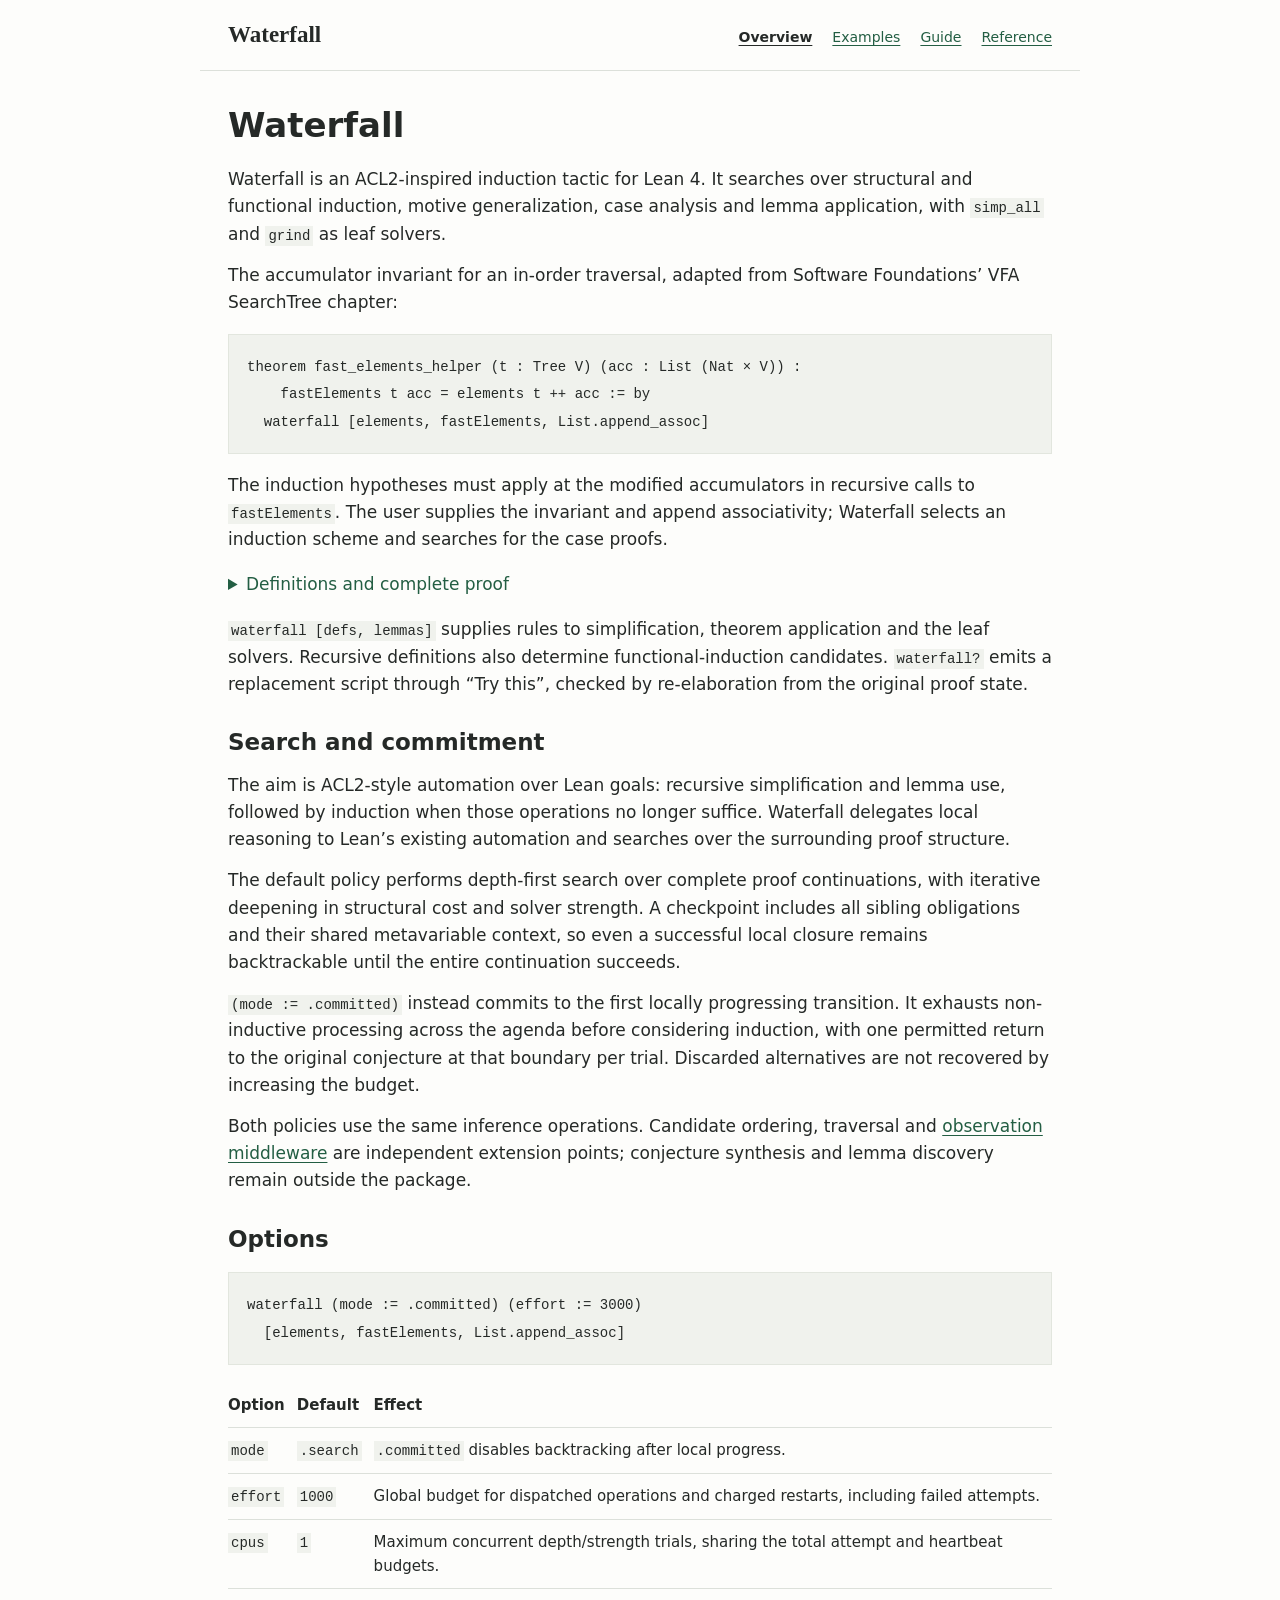
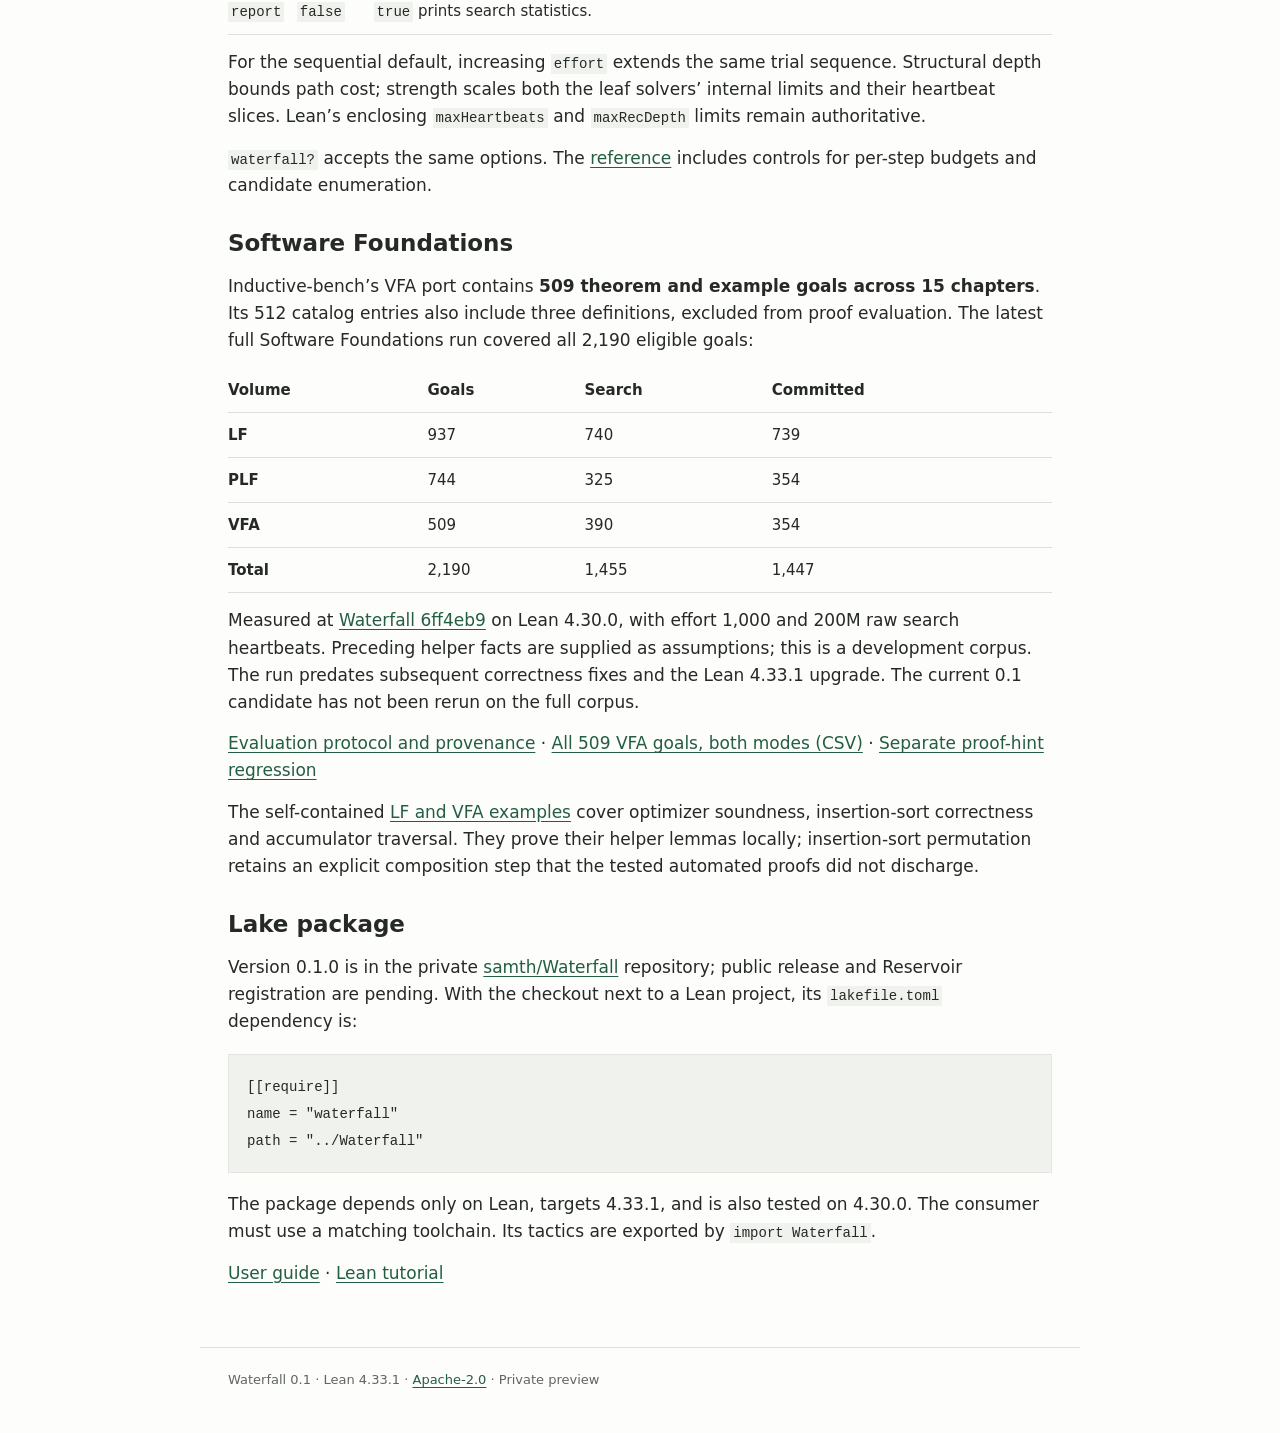
==== commit bb34d18c: "Document search for Lean users and report full SF corpus results" ====
--- a/site/index.html
+++ b/site/index.html
@@ -11,12 +11,12 @@
 <header><a class="wordmark" href="./">Waterfall</a><nav aria-label="Main"><a href="./" aria-current="page">Overview</a><a href="examples.html">Examples</a><a href="guide.html">Guide</a><a href="reference.html">Reference</a></nav></header>
 <main>
 <h1>Waterfall</h1>
-<p>Waterfall searches for induction proofs in Lean. It uses <code>simp</code> and <code>grind</code> on subgoals, and backtracks over choices of induction, case analysis and lemma application.</p>
-<p>For example, this theorem from Software Foundations relates two tree traversals:</p>
+<p>Waterfall is an ACL2-inspired induction tactic for Lean 4. It searches over structural and functional induction, motive generalization, case analysis and lemma application, with <code>simp_all</code> and <code>grind</code> as leaf solvers.</p>
+<p>The accumulator invariant for an in-order traversal, adapted from Software Foundations’ VFA SearchTree chapter:</p>
 <pre><code>theorem fast_elements_helper (t : Tree V) (acc : List (Nat × V)) :
     fastElements t acc = elements t ++ acc := by
   waterfall [elements, fastElements, List.append_assoc]</code></pre>
-<p><code>elements</code> builds its result with list append; <code>fastElements</code> carries an accumulator. The recursive calls change the accumulator, so the induction has to account for more than its initial value. Waterfall finds that proof given the two definitions and append associativity.</p>
+<p>The induction hypotheses must apply at the modified accumulators in recursive calls to <code>fastElements</code>. The user supplies the invariant and append associativity; Waterfall selects an induction scheme and searches for the case proofs.</p>
 <details id="tree-proof"><summary>Definitions and complete proof</summary>
 <pre><code>import Waterfall
 
@@ -37,13 +37,13 @@
     fastElements t acc = elements t ++ acc := by
   waterfall [elements, fastElements, List.append_assoc]</code></pre>
 </details>
-<p id="usage"><code>import Waterfall</code> makes the tactic available. Definitions and lemmas go in brackets; local hypotheses are used automatically. <code>waterfall?</code> produces a checked proof script that can replace the tactic call through Lean’s “Try this” hint.</p>
+<p id="usage"><code>waterfall [defs, lemmas]</code> supplies rules to simplification, theorem application and the leaf solvers. Recursive definitions also determine functional-induction candidates. <code>waterfall?</code> emits a replacement script through “Try this”, checked by re-elaboration from the original proof state.</p>
 <section id="how-it-works">
   <h2>Search and commitment</h2>
-  <p>The project draws on ACL2’s approach to automation: simplification and lemma use prepare a conjecture for induction, and the resulting subgoals go through the same process.</p>
-  <p>Waterfall’s default mode backtracks. If an induction closes two cases but gets stuck on the third, search can undo the induction and try something else. Each trial limits proof depth and the work allowed for individual operations; later trials raise those limits.</p>
-  <p><code>(mode := .committed)</code> follows a policy closer to ACL2. It commits to a step once that step makes progress, even if a later subgoal fails. It postpones induction until other steps fail, and can return to the original conjecture once per trial.</p>
-  <p>The two modes share the proof engine. Search policy and <a href="reference.html">timing and recording</a> are separate from the proof operations. Lemma discovery remains outside this package.</p>
+  <p>The aim is ACL2-style automation over Lean goals: recursive simplification and lemma use, followed by induction when those operations no longer suffice. Waterfall delegates local reasoning to Lean’s existing automation and searches over the surrounding proof structure.</p>
+  <p>The default policy performs depth-first search over complete proof continuations, with iterative deepening in structural cost and solver strength. A checkpoint includes all sibling obligations and their shared metavariable context, so even a successful local closure remains backtrackable until the entire continuation succeeds.</p>
+  <p><code>(mode := .committed)</code> instead commits to the first locally progressing transition. It exhausts non-inductive processing across the agenda before considering induction, with one permitted return to the original conjecture at that boundary per trial. Discarded alternatives are not recovered by increasing the budget.</p>
+  <p>Both policies use the same inference operations. Candidate ordering, traversal and <a href="reference.html">observation middleware</a> are independent extension points; conjecture synthesis and lemma discovery remain outside the package.</p>
 </section>
 <section id="configure">
   <h2>Options</h2>
@@ -53,22 +53,26 @@
     <thead><tr><th scope="col">Option</th><th scope="col">Default</th><th scope="col">Effect</th></tr></thead>
     <tbody>
       <tr><th scope="row"><code>mode</code></th><td><code>.search</code></td><td><code>.committed</code> disables backtracking after local progress.</td></tr>
-      <tr><th scope="row"><code>effort</code></th><td><code>1000</code></td><td>Number of attempts available across the whole search, including failures.</td></tr>
-      <tr><th scope="row"><code>cpus</code></th><td><code>1</code></td><td>Maximum workers running different depth/strength trials. They share the total budget.</td></tr>
+      <tr><th scope="row"><code>effort</code></th><td><code>1000</code></td><td>Global budget for dispatched operations and charged restarts, including failed attempts.</td></tr>
+      <tr><th scope="row"><code>cpus</code></th><td><code>1</code></td><td>Maximum concurrent depth/strength trials, sharing the total attempt and heartbeat budgets.</td></tr>
       <tr><th scope="row"><code>report</code></th><td><code>false</code></td><td><code>true</code> prints search statistics.</td></tr>
     </tbody>
   </table></div>
-  <p>A larger <code>effort</code> gives the search more attempts and access to deeper proofs and stronger solvers. It may take longer. Lean’s <code>maxHeartbeats</code> and <code>maxRecDepth</code> limits also apply.</p>
+  <p>For the sequential default, increasing <code>effort</code> extends the same trial sequence. Structural depth bounds path cost; strength scales both the leaf solvers’ internal limits and their heartbeat slices. Lean’s enclosing <code>maxHeartbeats</code> and <code>maxRecDepth</code> limits remain authoritative.</p>
   <p><code>waterfall?</code> accepts the same options. The <a href="reference.html#options">reference</a> includes controls for per-step budgets and candidate enumeration.</p>
 </section>
 <section id="results">
   <h2>Software Foundations</h2>
-  <p>We tested 53 goals from six chapters of Verified Functional Algorithms:</p>
-  <table class="scores"><thead><tr><th scope="col">Mode</th><th scope="col">Goals proved</th></tr></thead><tbody><tr><th scope="row">Search</th><td>43 / 53</td></tr><tr><th scope="row">Committed</th><td>34 / 53</td></tr></tbody></table>
-  <p>Successes include selection-sort permutation, merge-sort sortedness, red-black-tree lookup preservation and binomial-heap validity. Every successful <code>waterfall?</code> replacement was compiled separately.</p>
-  <p>This run used Lean 4.30.0, effort 10,000 and 800M raw heartbeats. The goals were selected during development, with preceding helper facts supplied as assumptions. The counts describe that test set, not coverage of the books or performance on held-out goals. We have not repeated this run on Lean 4.33.1.</p>
-  <p>The <a href="../docs/reviews/2026-09-11/SUGGESTIONS.md">test report</a> and <a href="../docs/reviews/2026-09-11/suggestions-results.csv">per-goal results</a> give the details.</p>
-  <p>The <a href="examples.html">examples</a> are smaller proofs from LF and VFA: an expression optimizer, insertion sort and the tree traversal above. They import only Waterfall and prove their own helper lemmas. The sorting example also shows a step that we still prove by hand.</p>
+  <p>Inductive-bench’s VFA port contains <strong>509 theorem and example goals across 15 chapters</strong>. Its 512 catalog entries also include three definitions, excluded from proof evaluation. The latest full Software Foundations run covered all 2,190 eligible goals:</p>
+  <div class="table-scroll"><table><thead><tr><th scope="col">Volume</th><th scope="col">Goals</th><th scope="col">Search</th><th scope="col">Committed</th></tr></thead><tbody>
+  <tr><th scope="row">LF</th><td>937</td><td>740</td><td>739</td></tr>
+  <tr><th scope="row">PLF</th><td>744</td><td>325</td><td>354</td></tr>
+  <tr><th scope="row">VFA</th><td>509</td><td>390</td><td>354</td></tr>
+  <tr><th scope="row">Total</th><td>2,190</td><td>1,455</td><td>1,447</td></tr>
+  </tbody></table></div>
+  <p>Measured at <a href="https://github.com/samth/Waterfall/commit/6ff4eb97746a772f9ec353923343bd22c1805630">Waterfall 6ff4eb9</a> on Lean 4.30.0, with effort 1,000 and 200M raw search heartbeats. Preceding helper facts are supplied as assumptions; this is a development corpus. The run predates subsequent correctness fixes and the Lean 4.33.1 upgrade. The current 0.1 candidate has not been rerun on the full corpus.</p>
+  <p><a href="../docs/EVALUATION.md">Evaluation protocol and provenance</a> · <a href="../docs/evaluation/vfa-2026-09-11.csv">All 509 VFA goals, both modes (CSV)</a> · <a href="../docs/reviews/2026-09-11/SUGGESTIONS.md">Separate proof-hint regression</a></p>
+  <p>The self-contained <a href="examples.html">LF and VFA examples</a> cover optimizer soundness, insertion-sort correctness and accumulator traversal. They prove their helper lemmas locally; insertion-sort permutation retains an explicit composition step that the tested automated proofs did not discharge.</p>
 </section>
 <section id="install">
   <h2>Lake package</h2>
@@ -76,7 +80,7 @@
 <pre><code>[[require]]
 name = "waterfall"
 path = "../Waterfall"</code></pre>
-  <p>Both projects need the same <code>lean-toolchain</code>. <code>lake update</code> resolves the dependency. Waterfall has no dependencies beyond Lean; version 0.1 targets Lean 4.33.1 and is also tested on 4.30.0.</p>
+  <p>The package depends only on Lean, targets 4.33.1, and is also tested on 4.30.0. The consumer must use a matching toolchain. Its tactics are exported by <code>import Waterfall</code>.</p>
   <p><a href="guide.html">User guide</a> · <a href="../Docs/Guide.lean">Lean tutorial</a></p>
 </section>
 </main>
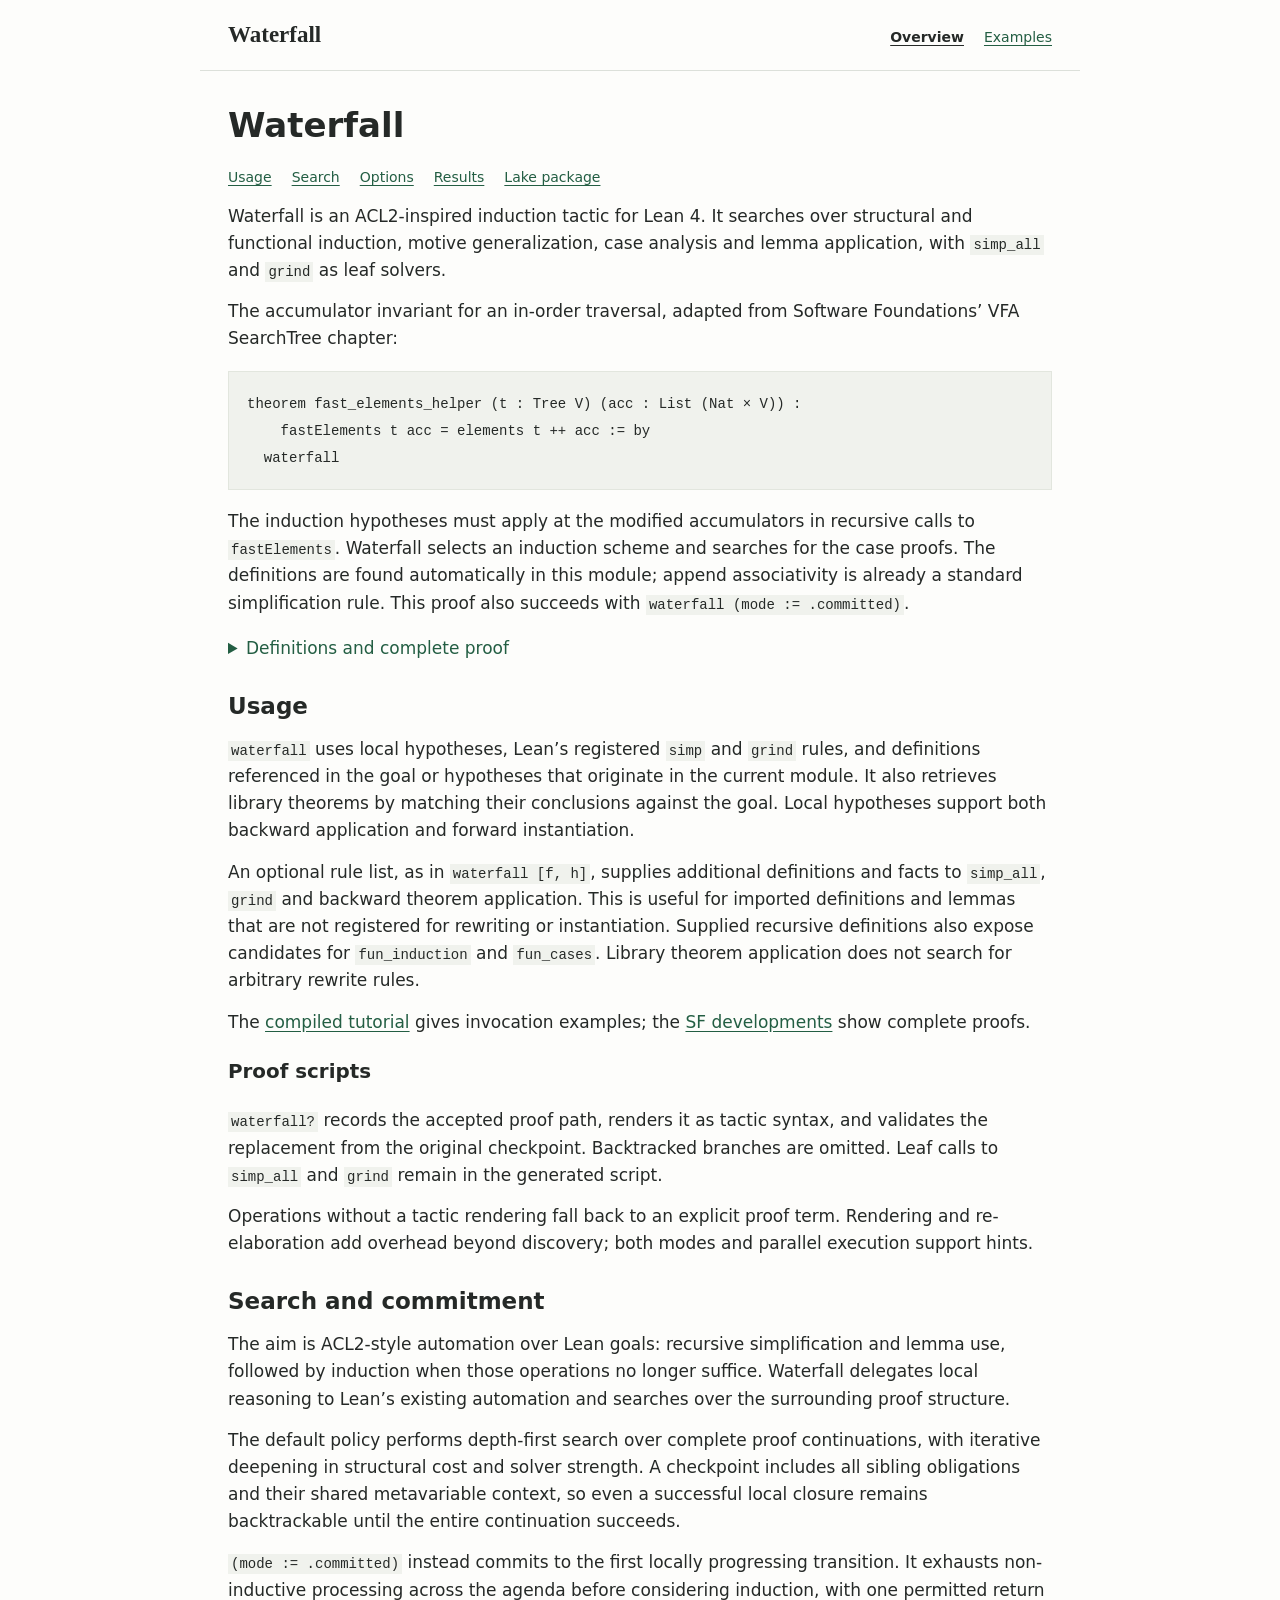
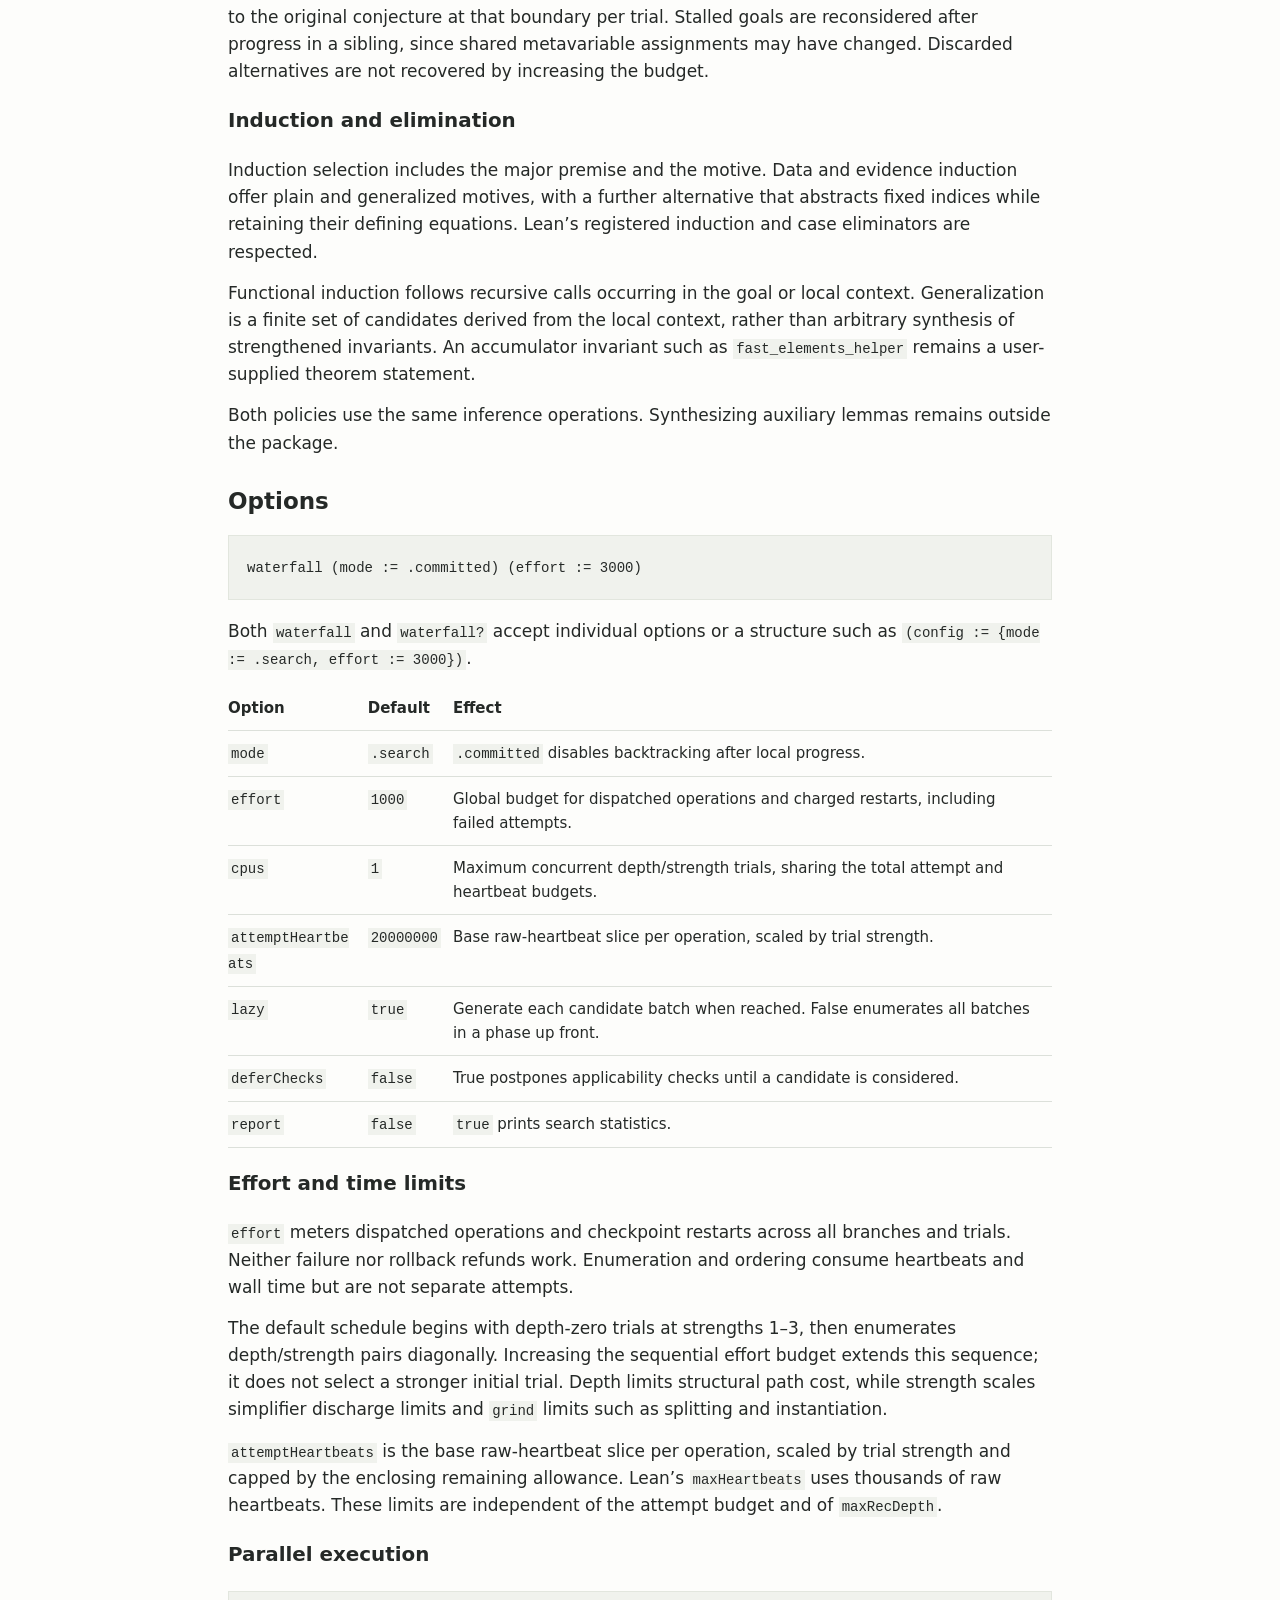
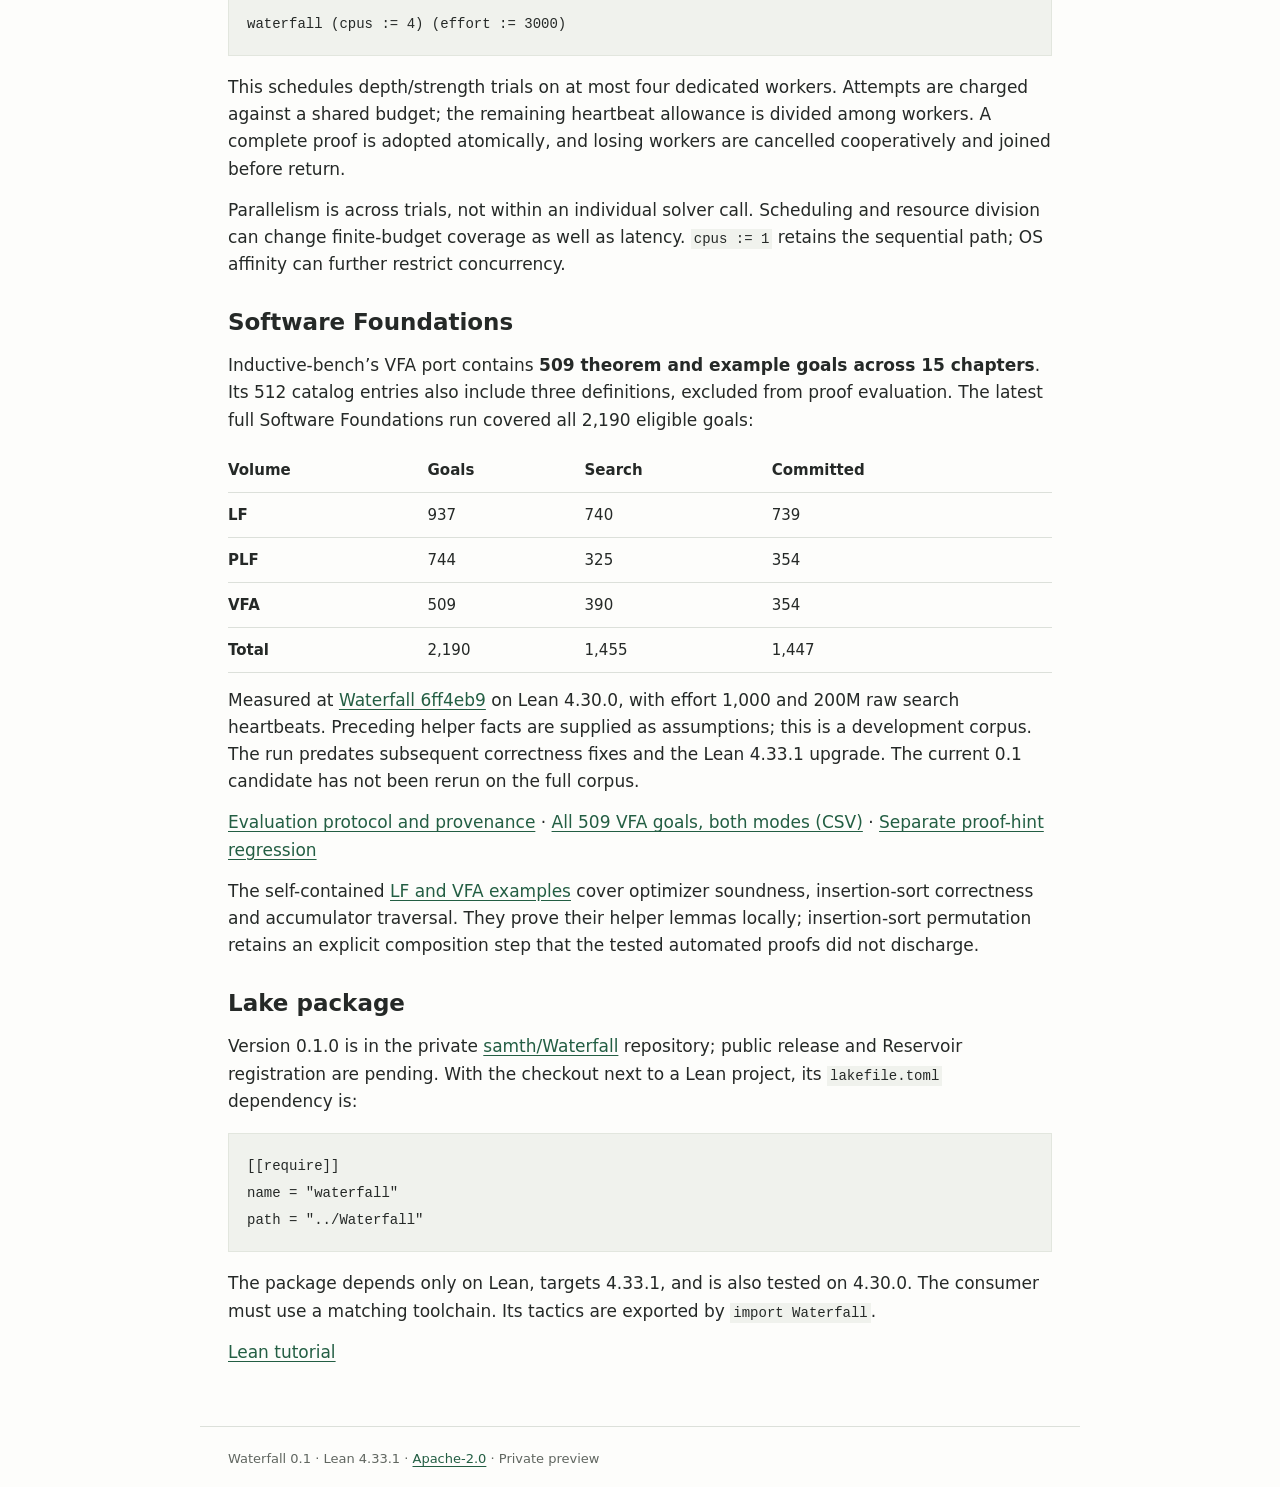
==== commit bf1036b2: "Consolidate the website guide and simplify the traversal example" ====
--- a/site/index.html
+++ b/site/index.html
@@ -8,15 +8,16 @@
   <link rel="stylesheet" href="style.css">
 </head>
 <body>
-<header><a class="wordmark" href="./">Waterfall</a><nav aria-label="Main"><a href="./" aria-current="page">Overview</a><a href="examples.html">Examples</a><a href="guide.html">Guide</a><a href="reference.html">Reference</a></nav></header>
+<header><a class="wordmark" href="./">Waterfall</a><nav aria-label="Main"><a href="./" aria-current="page">Overview</a><a href="examples.html">Examples</a></nav></header>
 <main>
 <h1>Waterfall</h1>
+<nav aria-label="On this page"><a href="#usage">Usage</a><a href="#how-it-works">Search</a><a href="#configure">Options</a><a href="#results">Results</a><a href="#install">Lake package</a></nav>
 <p>Waterfall is an ACL2-inspired induction tactic for Lean 4. It searches over structural and functional induction, motive generalization, case analysis and lemma application, with <code>simp_all</code> and <code>grind</code> as leaf solvers.</p>
 <p>The accumulator invariant for an in-order traversal, adapted from Software Foundations’ VFA SearchTree chapter:</p>
 <pre><code>theorem fast_elements_helper (t : Tree V) (acc : List (Nat × V)) :
     fastElements t acc = elements t ++ acc := by
-  waterfall [elements, fastElements, List.append_assoc]</code></pre>
-<p>The induction hypotheses must apply at the modified accumulators in recursive calls to <code>fastElements</code>. The user supplies the invariant and append associativity; Waterfall selects an induction scheme and searches for the case proofs.</p>
+  waterfall</code></pre>
+<p>The induction hypotheses must apply at the modified accumulators in recursive calls to <code>fastElements</code>. Waterfall selects an induction scheme and searches for the case proofs. The definitions are found automatically in this module; append associativity is already a standard simplification rule. This proof also succeeds with <code>waterfall (mode := .committed)</code>.</p>
 <details id="tree-proof"><summary>Definitions and complete proof</summary>
 <pre><code>import Waterfall
 
@@ -35,31 +36,51 @@
 
 theorem fast_elements_helper (t : Tree V) (acc : List (Nat × V)) :
     fastElements t acc = elements t ++ acc := by
-  waterfall [elements, fastElements, List.append_assoc]</code></pre>
+  waterfall</code></pre>
 </details>
-<p id="usage"><code>waterfall [defs, lemmas]</code> supplies rules to simplification, theorem application and the leaf solvers. Recursive definitions also determine functional-induction candidates. <code>waterfall?</code> emits a replacement script through “Try this”, checked by re-elaboration from the original proof state.</p>
+<section id="usage">
+  <h2>Usage</h2>
+  <p><code>waterfall</code> uses local hypotheses, Lean’s registered <code>simp</code> and <code>grind</code> rules, and definitions referenced in the goal or hypotheses that originate in the current module. It also retrieves library theorems by matching their conclusions against the goal. Local hypotheses support both backward application and forward instantiation.</p>
+  <p>An optional rule list, as in <code>waterfall [f, h]</code>, supplies additional definitions and facts to <code>simp_all</code>, <code>grind</code> and backward theorem application. This is useful for imported definitions and lemmas that are not registered for rewriting or instantiation. Supplied recursive definitions also expose candidates for <code>fun_induction</code> and <code>fun_cases</code>. Library theorem application does not search for arbitrary rewrite rules.</p>
+  <p>The <a href="../Docs/Guide.lean">compiled tutorial</a> gives invocation examples; the <a href="examples.html">SF developments</a> show complete proofs.</p>
+  <h3 id="proof-hints">Proof scripts</h3>
+<p><code>waterfall?</code> records the accepted proof path, renders it as tactic syntax, and validates the replacement from the original checkpoint. Backtracked branches are omitted. Leaf calls to <code>simp_all</code> and <code>grind</code> remain in the generated script.</p>
+<p>Operations without a tactic rendering fall back to an explicit proof term. Rendering and re-elaboration add overhead beyond discovery; both modes and parallel execution support hints.</p>
+</section>
 <section id="how-it-works">
   <h2>Search and commitment</h2>
   <p>The aim is ACL2-style automation over Lean goals: recursive simplification and lemma use, followed by induction when those operations no longer suffice. Waterfall delegates local reasoning to Lean’s existing automation and searches over the surrounding proof structure.</p>
   <p>The default policy performs depth-first search over complete proof continuations, with iterative deepening in structural cost and solver strength. A checkpoint includes all sibling obligations and their shared metavariable context, so even a successful local closure remains backtrackable until the entire continuation succeeds.</p>
-  <p><code>(mode := .committed)</code> instead commits to the first locally progressing transition. It exhausts non-inductive processing across the agenda before considering induction, with one permitted return to the original conjecture at that boundary per trial. Discarded alternatives are not recovered by increasing the budget.</p>
-  <p>Both policies use the same inference operations. Candidate ordering, traversal and <a href="reference.html">observation middleware</a> are independent extension points; conjecture synthesis and lemma discovery remain outside the package.</p>
+  <p><code>(mode := .committed)</code> instead commits to the first locally progressing transition. It exhausts non-inductive processing across the agenda before considering induction, with one permitted return to the original conjecture at that boundary per trial. Stalled goals are reconsidered after progress in a sibling, since shared metavariable assignments may have changed. Discarded alternatives are not recovered by increasing the budget.</p>
+  <h3 id="induction">Induction and elimination</h3>
+<p>Induction selection includes the major premise and the motive. Data and evidence induction offer plain and generalized motives, with a further alternative that abstracts fixed indices while retaining their defining equations. Lean’s registered induction and case eliminators are respected.</p>
+<p>Functional induction follows recursive calls occurring in the goal or local context. Generalization is a finite set of candidates derived from the local context, rather than arbitrary synthesis of strengthened invariants. An accumulator invariant such as <code>fast_elements_helper</code> remains a user-supplied theorem statement.</p>
+  <p>Both policies use the same inference operations. Synthesizing auxiliary lemmas remains outside the package.</p>
 </section>
 <section id="configure">
   <h2>Options</h2>
-<pre><code>waterfall (mode := .committed) (effort := 3000)
-  [elements, fastElements, List.append_assoc]</code></pre>
+<pre><code>waterfall (mode := .committed) (effort := 3000)</code></pre>
+  <p>Both <code>waterfall</code> and <code>waterfall?</code> accept individual options or a structure such as <code>(config := {mode := .search, effort := 3000})</code>.</p>
   <div class="table-scroll"><table>
     <thead><tr><th scope="col">Option</th><th scope="col">Default</th><th scope="col">Effect</th></tr></thead>
     <tbody>
       <tr><th scope="row"><code>mode</code></th><td><code>.search</code></td><td><code>.committed</code> disables backtracking after local progress.</td></tr>
       <tr><th scope="row"><code>effort</code></th><td><code>1000</code></td><td>Global budget for dispatched operations and charged restarts, including failed attempts.</td></tr>
       <tr><th scope="row"><code>cpus</code></th><td><code>1</code></td><td>Maximum concurrent depth/strength trials, sharing the total attempt and heartbeat budgets.</td></tr>
+      <tr><th scope="row"><code>attemptHeartbeats</code></th><td><code>20000000</code></td><td>Base raw-heartbeat slice per operation, scaled by trial strength.</td></tr>
+      <tr><th scope="row"><code>lazy</code></th><td><code>true</code></td><td>Generate each candidate batch when reached. False enumerates all batches in a phase up front.</td></tr>
+      <tr><th scope="row"><code>deferChecks</code></th><td><code>false</code></td><td>True postpones applicability checks until a candidate is considered.</td></tr>
       <tr><th scope="row"><code>report</code></th><td><code>false</code></td><td><code>true</code> prints search statistics.</td></tr>
     </tbody>
   </table></div>
-  <p>For the sequential default, increasing <code>effort</code> extends the same trial sequence. Structural depth bounds path cost; strength scales both the leaf solvers’ internal limits and their heartbeat slices. Lean’s enclosing <code>maxHeartbeats</code> and <code>maxRecDepth</code> limits remain authoritative.</p>
-  <p><code>waterfall?</code> accepts the same options. The <a href="reference.html#options">reference</a> includes controls for per-step budgets and candidate enumeration.</p>
+  <h3 id="budgets">Effort and time limits</h3>
+<p><code>effort</code> meters dispatched operations and checkpoint restarts across all branches and trials. Neither failure nor rollback refunds work. Enumeration and ordering consume heartbeats and wall time but are not separate attempts.</p>
+<p>The default schedule begins with depth-zero trials at strengths 1–3, then enumerates depth/strength pairs diagonally. Increasing the sequential effort budget extends this sequence; it does not select a stronger initial trial. Depth limits structural path cost, while strength scales simplifier discharge limits and <code>grind</code> limits such as splitting and instantiation.</p>
+<p><code>attemptHeartbeats</code> is the base raw-heartbeat slice per operation, scaled by trial strength and capped by the enclosing remaining allowance. Lean’s <code>maxHeartbeats</code> uses thousands of raw heartbeats. These limits are independent of the attempt budget and of <code>maxRecDepth</code>.</p>
+  <h3 id="parallel">Parallel execution</h3>
+<pre><code>waterfall (cpus := 4) (effort := 3000)</code></pre>
+<p>This schedules depth/strength trials on at most four dedicated workers. Attempts are charged against a shared budget; the remaining heartbeat allowance is divided among workers. A complete proof is adopted atomically, and losing workers are cancelled cooperatively and joined before return.</p>
+<p>Parallelism is across trials, not within an individual solver call. Scheduling and resource division can change finite-budget coverage as well as latency. <code>cpus := 1</code> retains the sequential path; OS affinity can further restrict concurrency.</p>
 </section>
 <section id="results">
   <h2>Software Foundations</h2>
@@ -81,7 +102,7 @@
 name = "waterfall"
 path = "../Waterfall"</code></pre>
   <p>The package depends only on Lean, targets 4.33.1, and is also tested on 4.30.0. The consumer must use a matching toolchain. Its tactics are exported by <code>import Waterfall</code>.</p>
-  <p><a href="guide.html">User guide</a> · <a href="../Docs/Guide.lean">Lean tutorial</a></p>
+  <p><a href="../Docs/Guide.lean">Lean tutorial</a></p>
 </section>
 </main>
 <footer>Waterfall 0.1 · Lean 4.33.1 · <a href="../LICENSE">Apache-2.0</a> · Private preview</footer>
--- a/site/style.css
+++ b/site/style.css
@@ -35,6 +35,7 @@
 th, td { padding: 10px 12px 10px 0; text-align: left; vertical-align: top; border-bottom: 1px solid var(--line); }
 th { font-weight: 600; }
 .table-scroll { overflow: auto; }
+#configure th[scope="row"] code { overflow-wrap: anywhere; }
 .scores { max-width: 360px; font-variant-numeric: tabular-nums; }
 footer { border-top: 1px solid var(--line); margin-top: 24px; font-size: 13px; color: var(--muted); }
 :focus-visible { outline: 2px solid var(--link); outline-offset: 4px; }
